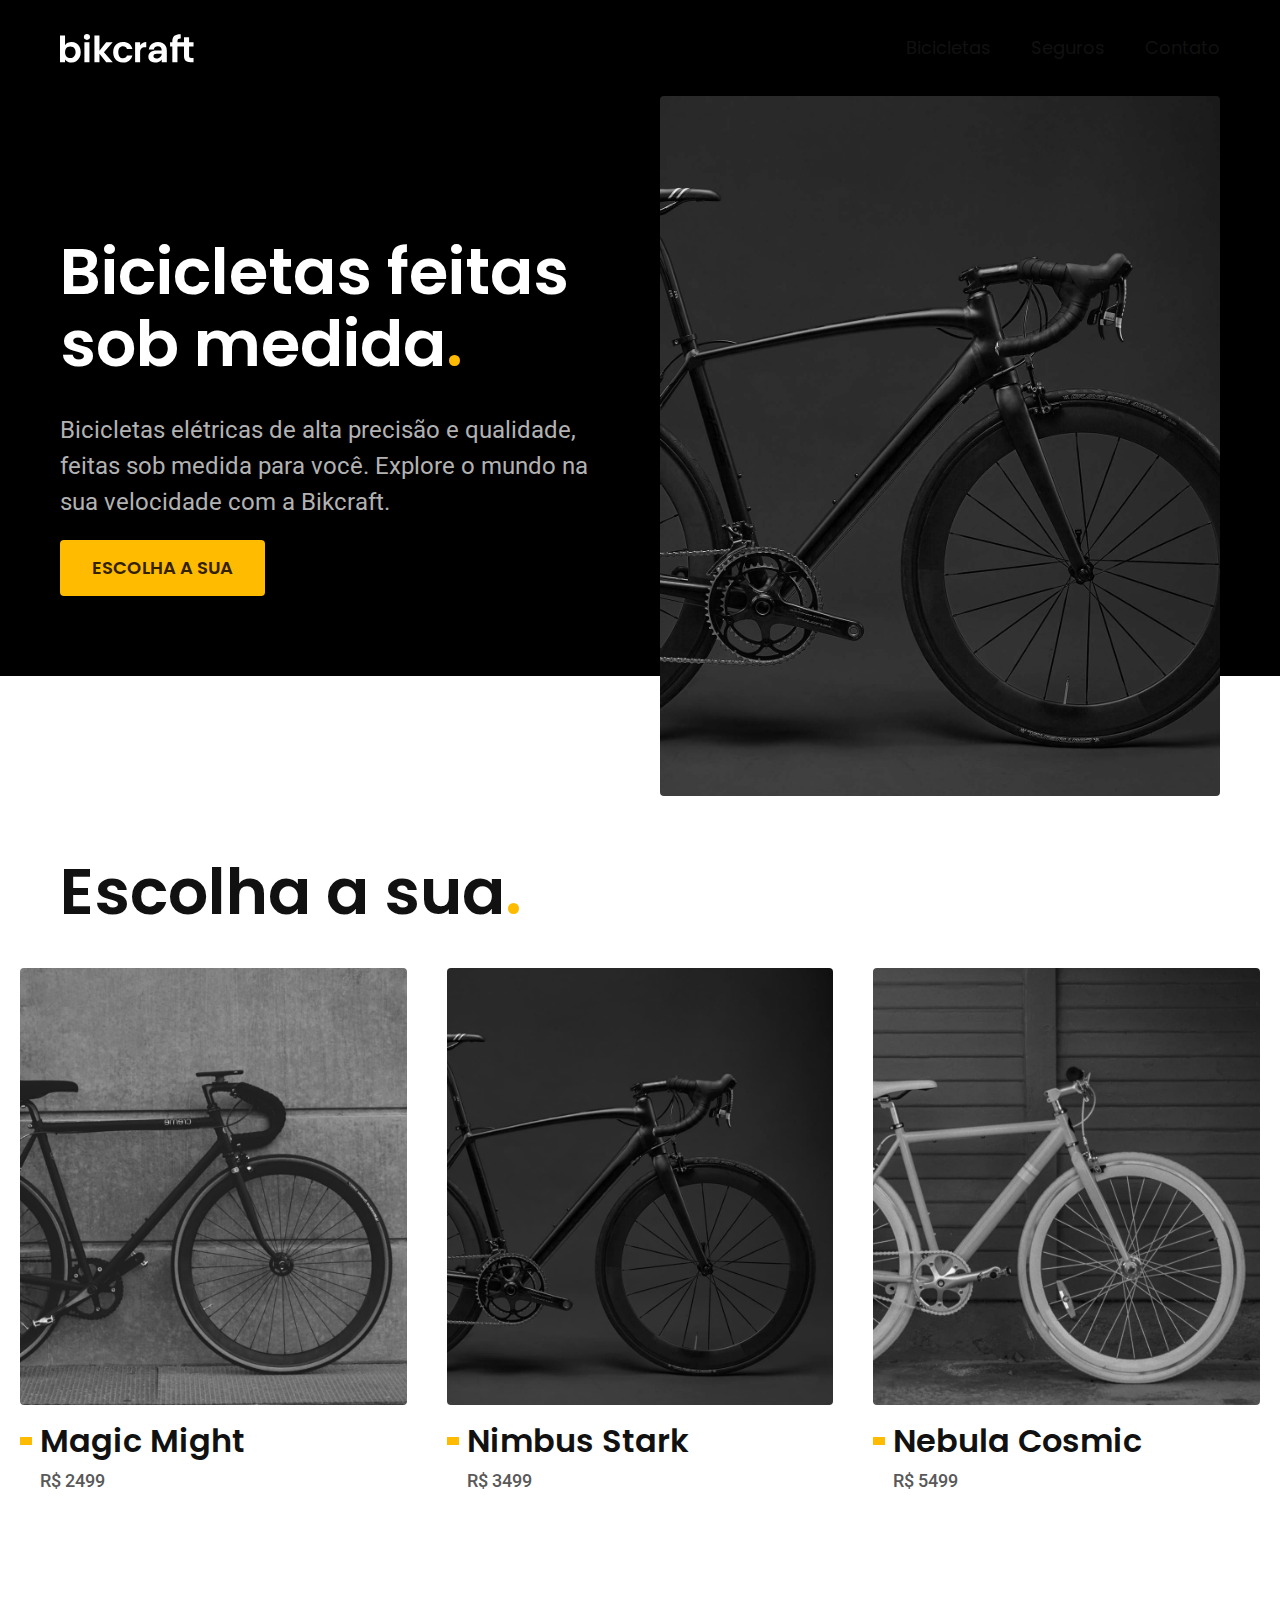
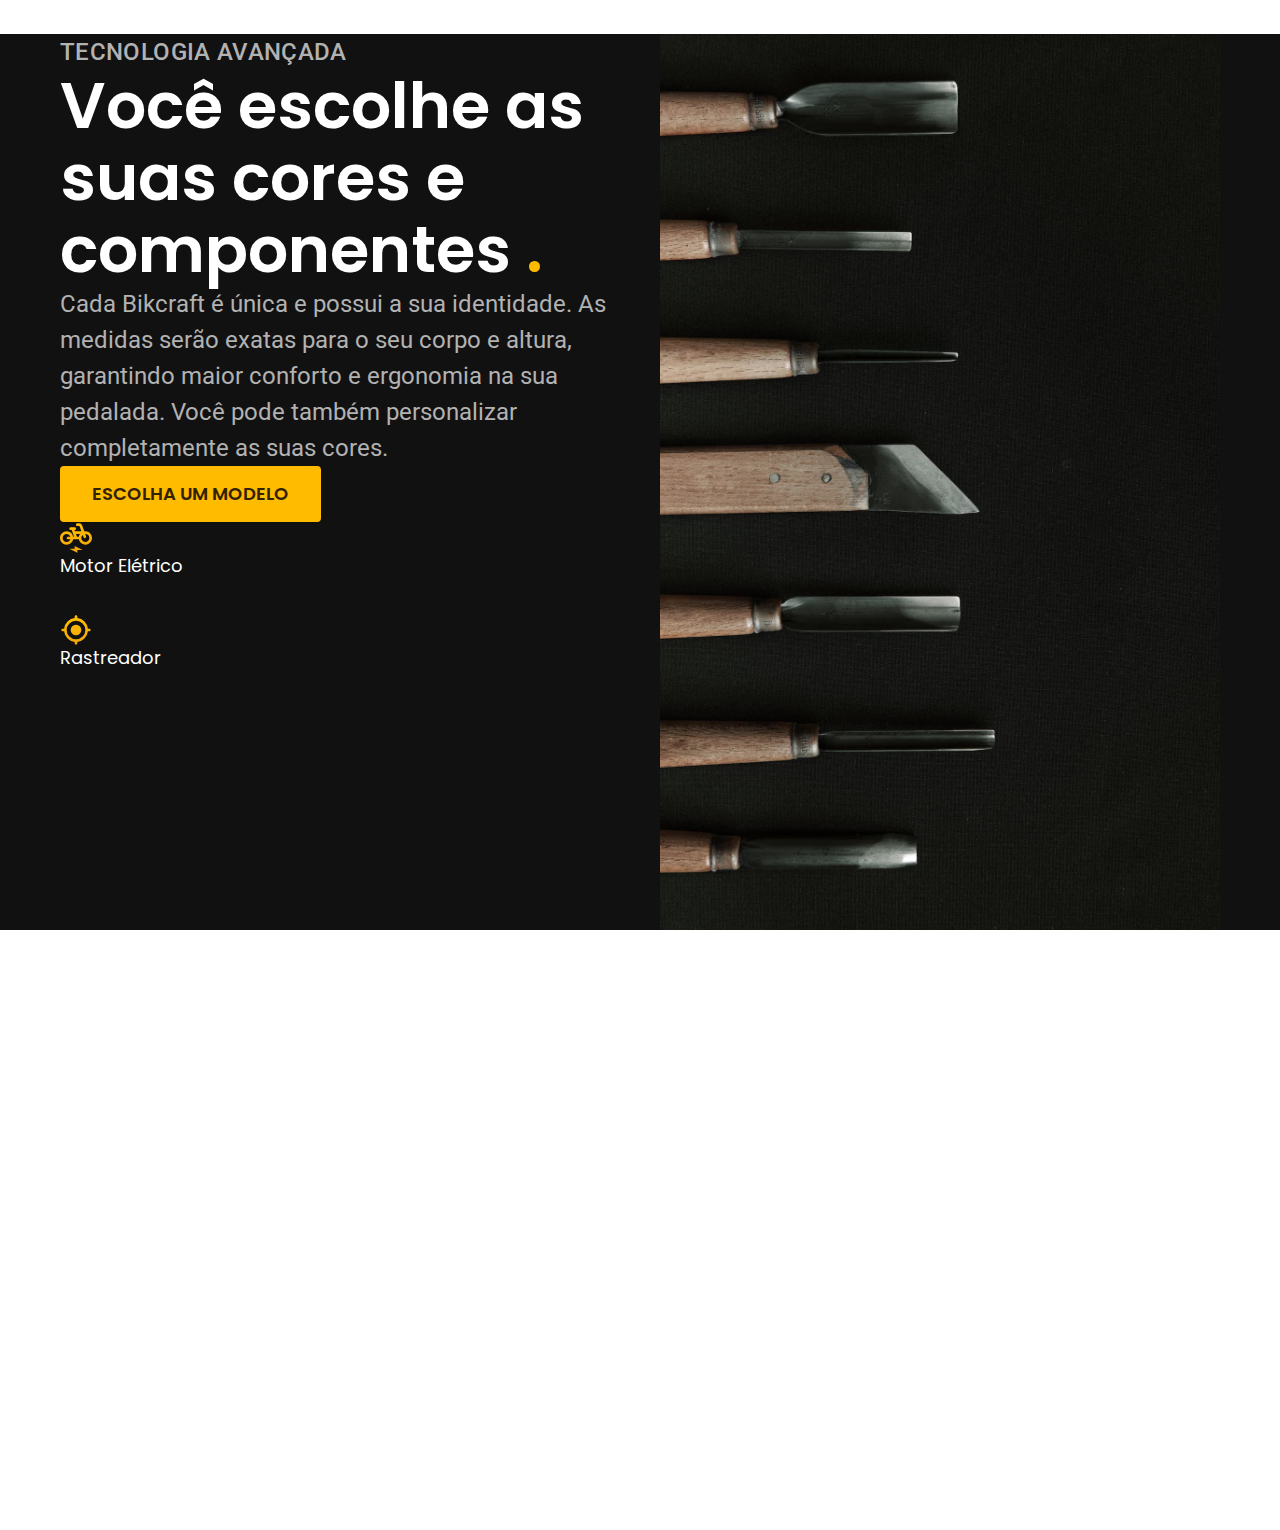
==== index.html @ 37350594 "adição tecnologias" ====
<!DOCTYPE html>
<html lang="pt-br">
<head>
    <meta charset="UTF-8">
    <meta name="viewport" content="width=device-width, initial-scale=1.0">

    <title>Bikcraft - Bicicletas Elétricas</title>
    <meta name="description" content="Bicicletas elétricas de alta precisão e qualidade,
    feitas sob medida para o cliente. Explore o mundo na sua velocidade com a Bikcraft.">

    <link rel="stylesheet" href="./css/style.css">

    <link rel="preconnect" href="https://fonts.googleapis.com">
    <link rel="preconnect" href="https://fonts.gstatic.com" crossorigin>
    <link href="https://fonts.googleapis.com/css2?family=Poppins:wght@400;600&family=Roboto:wght@400;500&display=swap" rel="stylesheet">
</head>
<body>
    <header class="header-bg">
        <div class="header container">
            <a href="./">
                <img src="./img/bikcraft.svg" alt="Bikcraft">
            </a>
        
            <nav aria-label="primaria">
                <ul class="header-menu font-1-m cor-branco">
                    <li><a href="./bicicletas.html">Bicicletas</a></li>
                    <li><a href="./seguros.html">Seguros</a></li>
                    <li><a href="./contato.html">Contato</a></li>
                </ul>
            </nav>
        </div>
    </header>

    <main class="introducao-bg">
        <div class="introducao container">
            <div class="introducao-conteudo">
                <h1 class="font-1-xxl cor-0">Bicicletas feitas sob medida<span class="cor-p1">.</span></h1>
                <p class="font-2-l cor-5">Bicicletas elétricas de alta precisão e qualidade, feitas sob medida para você.
                Explore o mundo na sua velocidade com a Bikcraft.</p>
                <a class="botao" href="./bicicletas.html">Escolha a sua</a>
            </div>
            <div>
                <img src="./img/fotos/introducao.jpg" alt="Bicicleta elétrica preta.">
            </div>      
        </div>
    </main>

    <article class="bicicletas-lista">
        <h2 class="container font-1-xxl">Escolha a sua<span class="cor-p1">.</span></h2>

            <ul>
                <li>
                    <a href="./bicicletas/magic.html">
                    <img src="./img/bicicletas/magic-home.jpg" alt="Bicicleta preta">
                    <h3 class="font-1-xl">Magic Might</h3>
                    <span class="font-2-m cor-8">R$ 2499</span>
                    </a>
                </li>
                <li>
                    <a href="./bicicletas/nimbus.html">
                    <img src="./img/bicicletas/nimbus-home.jpg" alt="Bicicleta preta">
                    <h3 class="font-1-xl">Nimbus Stark</h3>
                    <span class="font-2-m cor-8">R$ 3499</span>
                    </a>
                </li>
                <li>
                    <a href="./bicicletas/nebula.html">
                    <img src="./img/bicicletas/nebula-home.jpg" alt="Bicicleta branca">
                    <h3 class="font-1-xl">Nebula Cosmic</h3>
                    <span class="font-2-m cor-8">R$ 5499</span>
                    </a>
                </li>
            </ul>

    </article>

    <article class="tecnologia-bg">
        <div class="tecnologia container">
            <div class="tecnologia-conteudo">
                <span class="font-2-l-b cor-5">Tecnologia Avançada</span>
                <h2 class="font-1-xxl cor-0">Você escolhe as suas cores 
                    e componentes <span class="cor-p1">.</span></h2>
                <p class="font-2-l cor-5">Cada Bikcraft é única e possui a sua identidade. As medidas serão exatas para o 
                    seu corpo e altura, garantindo maior conforto e ergonomia na sua pedalada. Você
                    pode também personalizar completamente as suas cores.</p>
                <a class="botao link" href="./bicicletas.html">Escolha um modelo</a>
                <div class="tecnologia-vantagens">
                    <div>
                        <img src="./img/icones/eletrica.svg" alt="">
                        <h3 class="font-1-m cor-0">Motor Elétrico</h3>
                        <p cor="font-2-s cor-5">Toda Bikcraft é equipada com um motor elétrico que possui duração de até
                        120h. A bateria é recarregada com a sua energia gasta ao pedalar.</p>
                    </div>  
                    <div>
                        <img src="./img/icones/rastreador.svg" alt="">
                        <h3 class="font-1-m cor-0">Rastreador</h3>
                        <p cor="font-2-s cor-5">Sabemos o quão preciosa é a sua Bikcraft, por isso adicionamos rastreadores e
                            sistemas anti-furto para garantir o seu sossego.</p>
                    </div>  
                 </div>
                </div>
                <div class="tecnologia-imagem">
                    <img src="./img/fotos/tecnologia.jpg" alt="">
                </div>
        </div>
    </article>

</body>
</html>
---- css/style.css ----
@import "./global/global.css";
@import "./global/header.css";

/*Cores*/
@import "./utilidades/cores.css";

/*Tipografia*/
@import "./utilidades/tipografia.css";

/*Componentes*/
@import "./utilidades/componentes.css";

/*Home*/
@import "./home/introducao.css";

/*Tecnologia*/
@import "./home/tecnologia.css";

/*Bicicletas*/
@import "./bicicletas/bicicletas-lista.css";
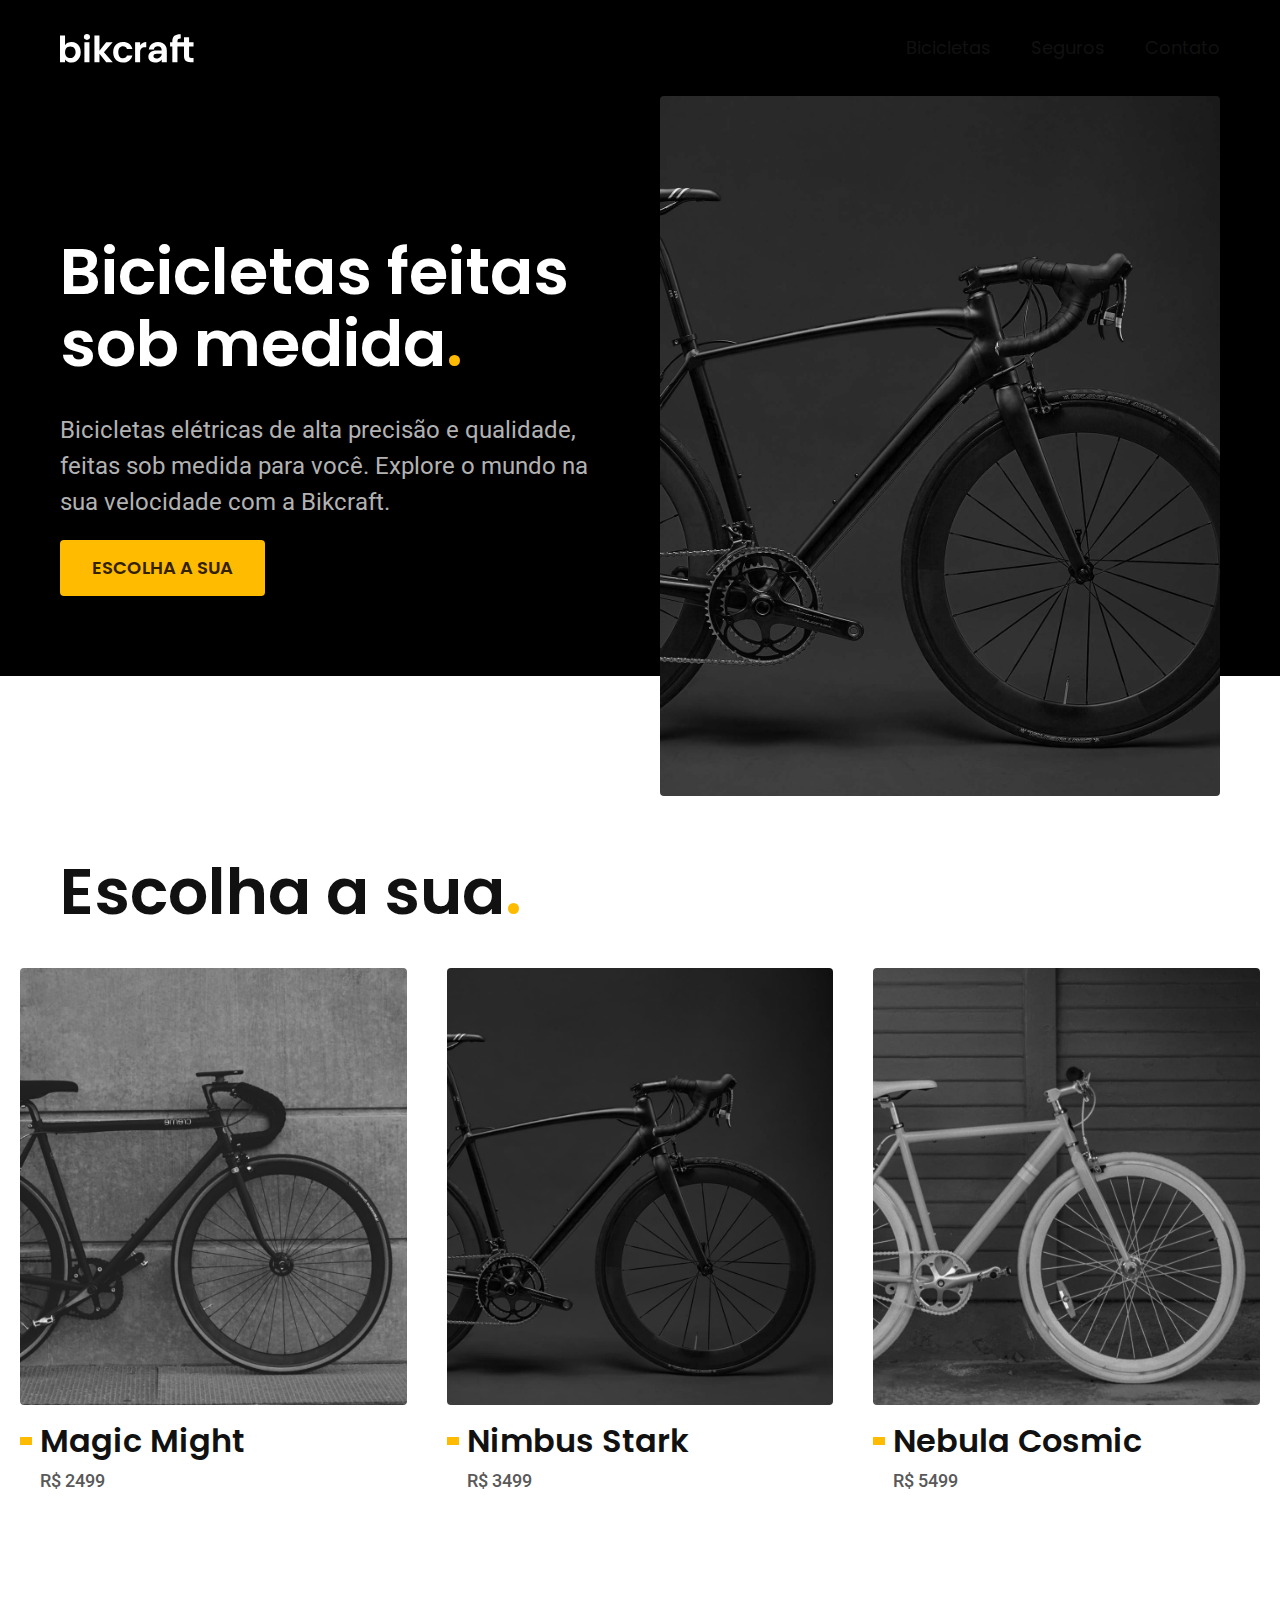
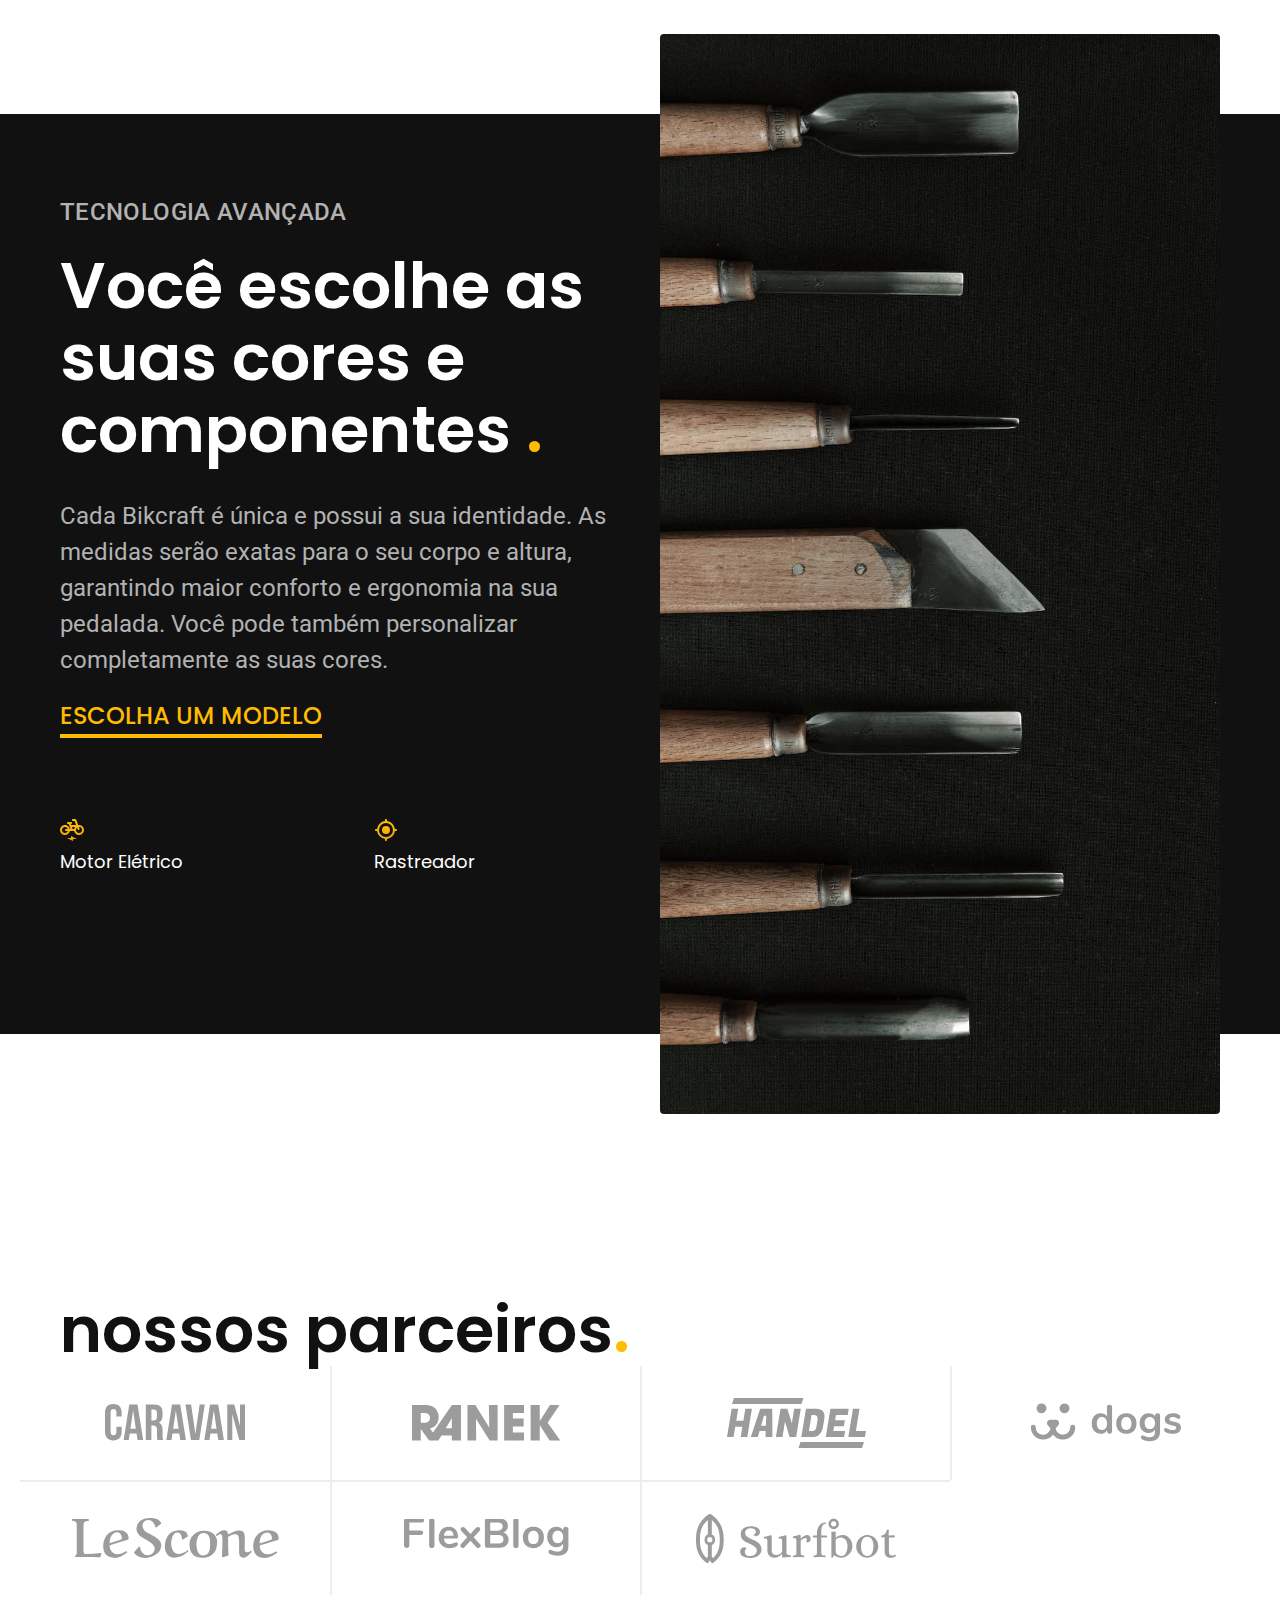
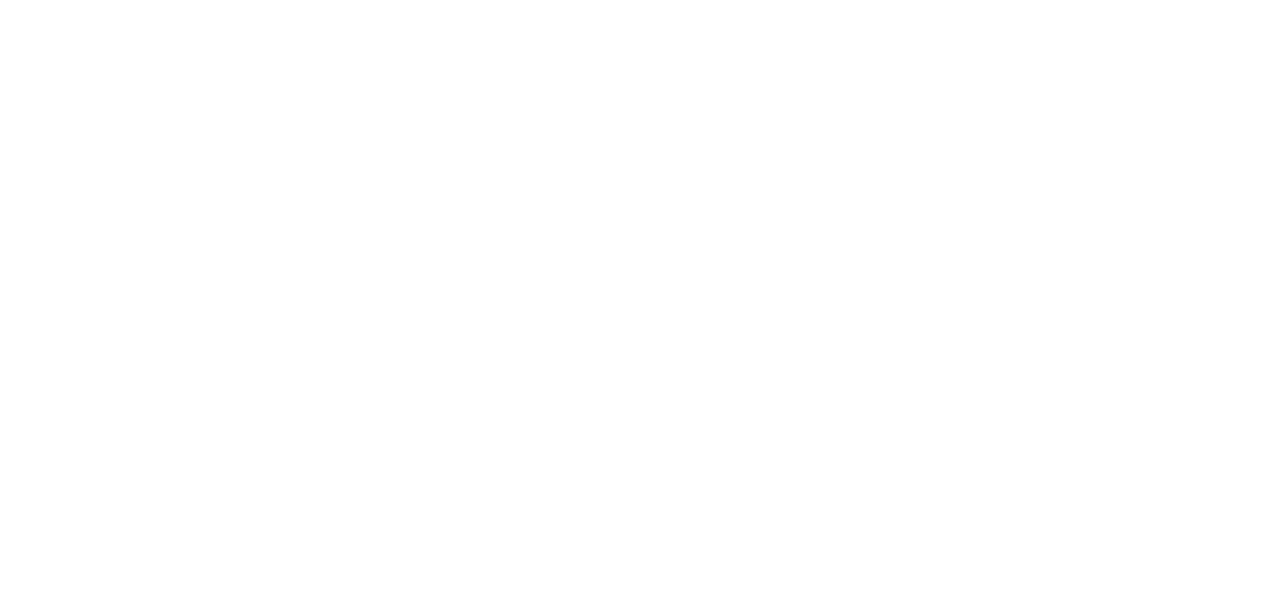
==== commit 965d8975: "adição até a parte de parceiros" ====
--- a/index.html
+++ b/index.html
@@ -83,7 +83,7 @@
                 <p class="font-2-l cor-5">Cada Bikcraft é única e possui a sua identidade. As medidas serão exatas para o 
                     seu corpo e altura, garantindo maior conforto e ergonomia na sua pedalada. Você
                     pode também personalizar completamente as suas cores.</p>
-                <a class="botao link" href="./bicicletas.html">Escolha um modelo</a>
+                <a class="link" href="./bicicletas.html">Escolha um modelo</a>
                 <div class="tecnologia-vantagens">
                     <div>
                         <img src="./img/icones/eletrica.svg" alt="">
@@ -104,6 +104,22 @@
                 </div>
         </div>
     </article>
+    
+    <!--Adicionamos como section pois isso não faz sentido sozinho, só serve dentro de um
+    contexto do site -->
+    <section class="parceiros" aria-label="Nossos Parceiros">
+        <h2 class="container font-1-xxl">nossos parceiros<span class="cor-p1">.</span></h2>
 
+        <ul>
+            <li><img src="./img/parceiros/caravan.svg" alt="caravan"></li>
+            <li><img src="./img/parceiros/ranek.svg" alt="ranek"></li>
+            <li><img src="./img/parceiros/handel.svg" alt="handel"></li>
+            <li><img src="./img/parceiros/dogs.svg" alt="dogs"></li>
+            <li><img src="./img/parceiros/lescone.svg" alt="lescone"></li>
+            <li><img src="./img/parceiros/flexblog.svg" alt="flexblog"></li>
+            <li><img src="./img/parceiros/surfbot.svg" alt="surfbot"></li>
+
+        </ul>
+    </section>
 </body>
 </html>--- a/css/style.css
+++ b/css/style.css
@@ -16,6 +16,9 @@
 /*Tecnologia*/
 @import "./home/tecnologia.css";
 
+/*Parceiros*/
+@import "./home/parceiros.css";
+
 /*Bicicletas*/
 @import "./bicicletas/bicicletas-lista.css";
 
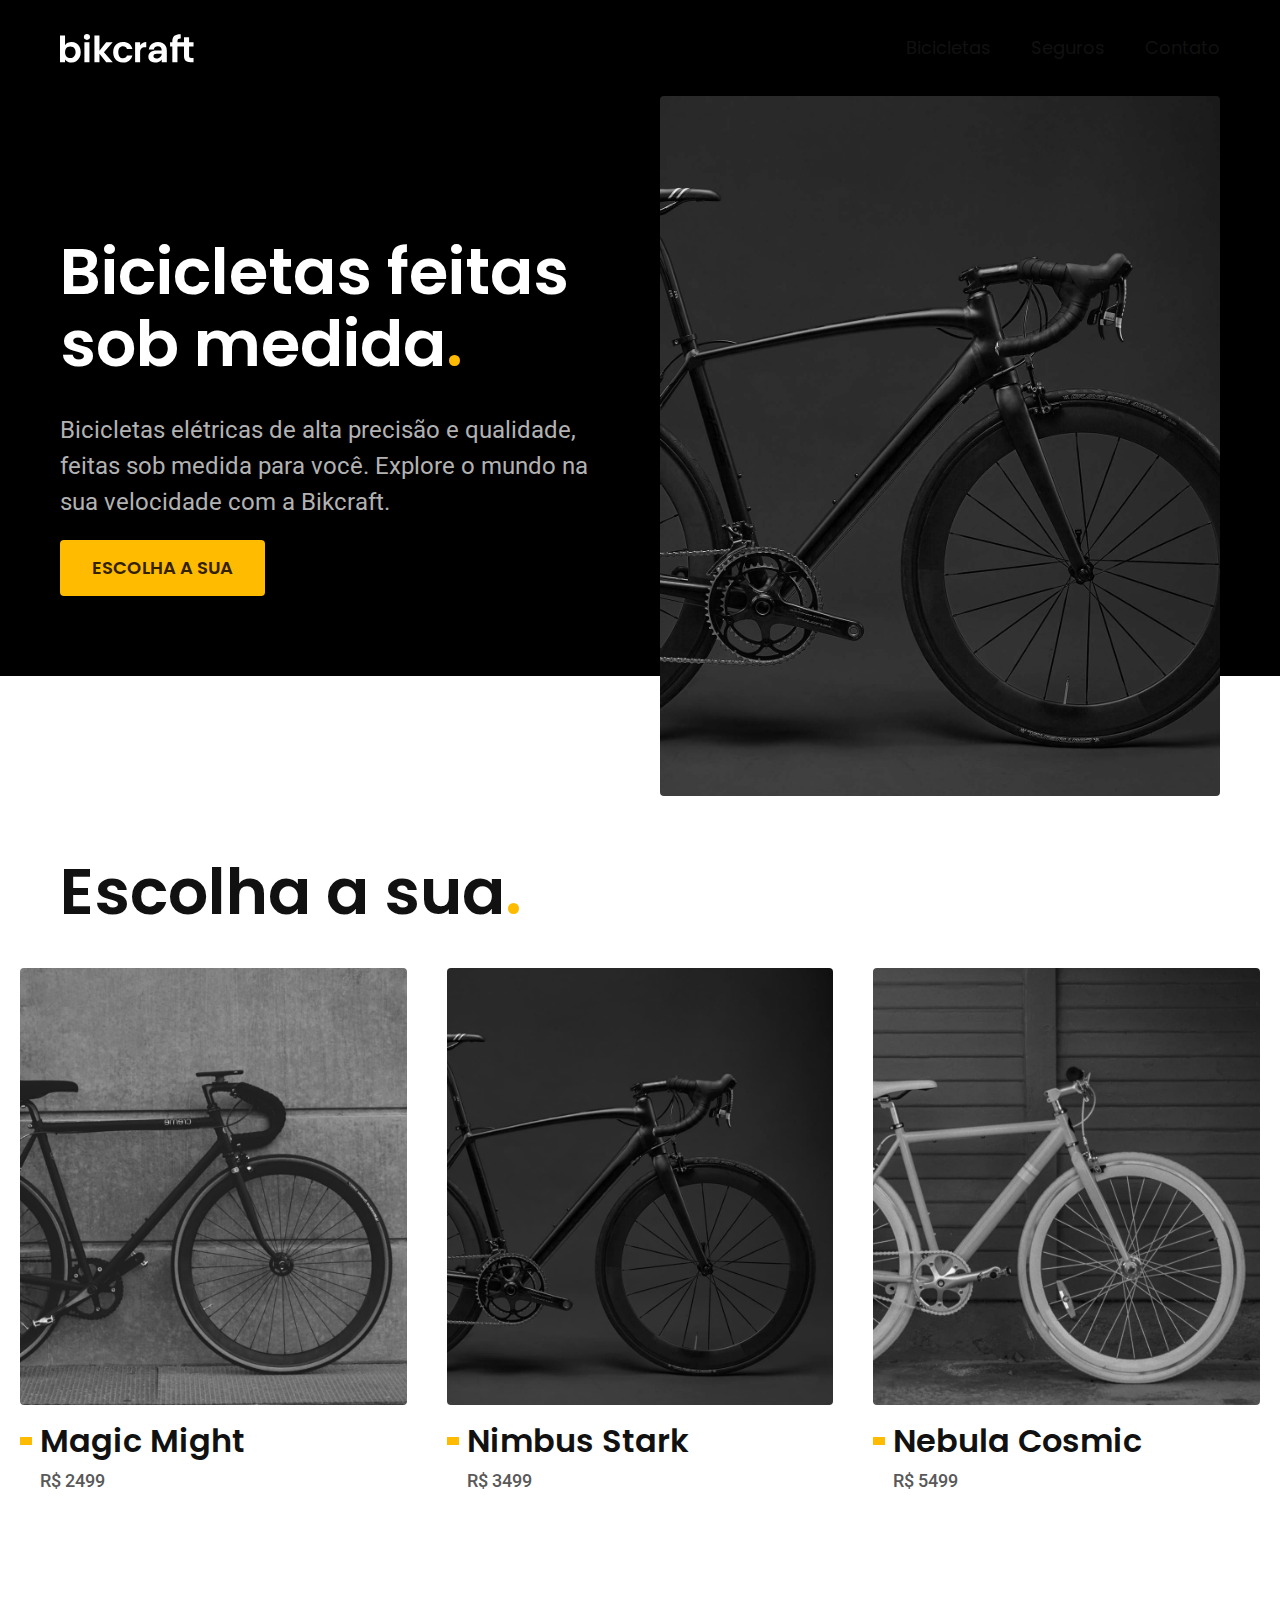
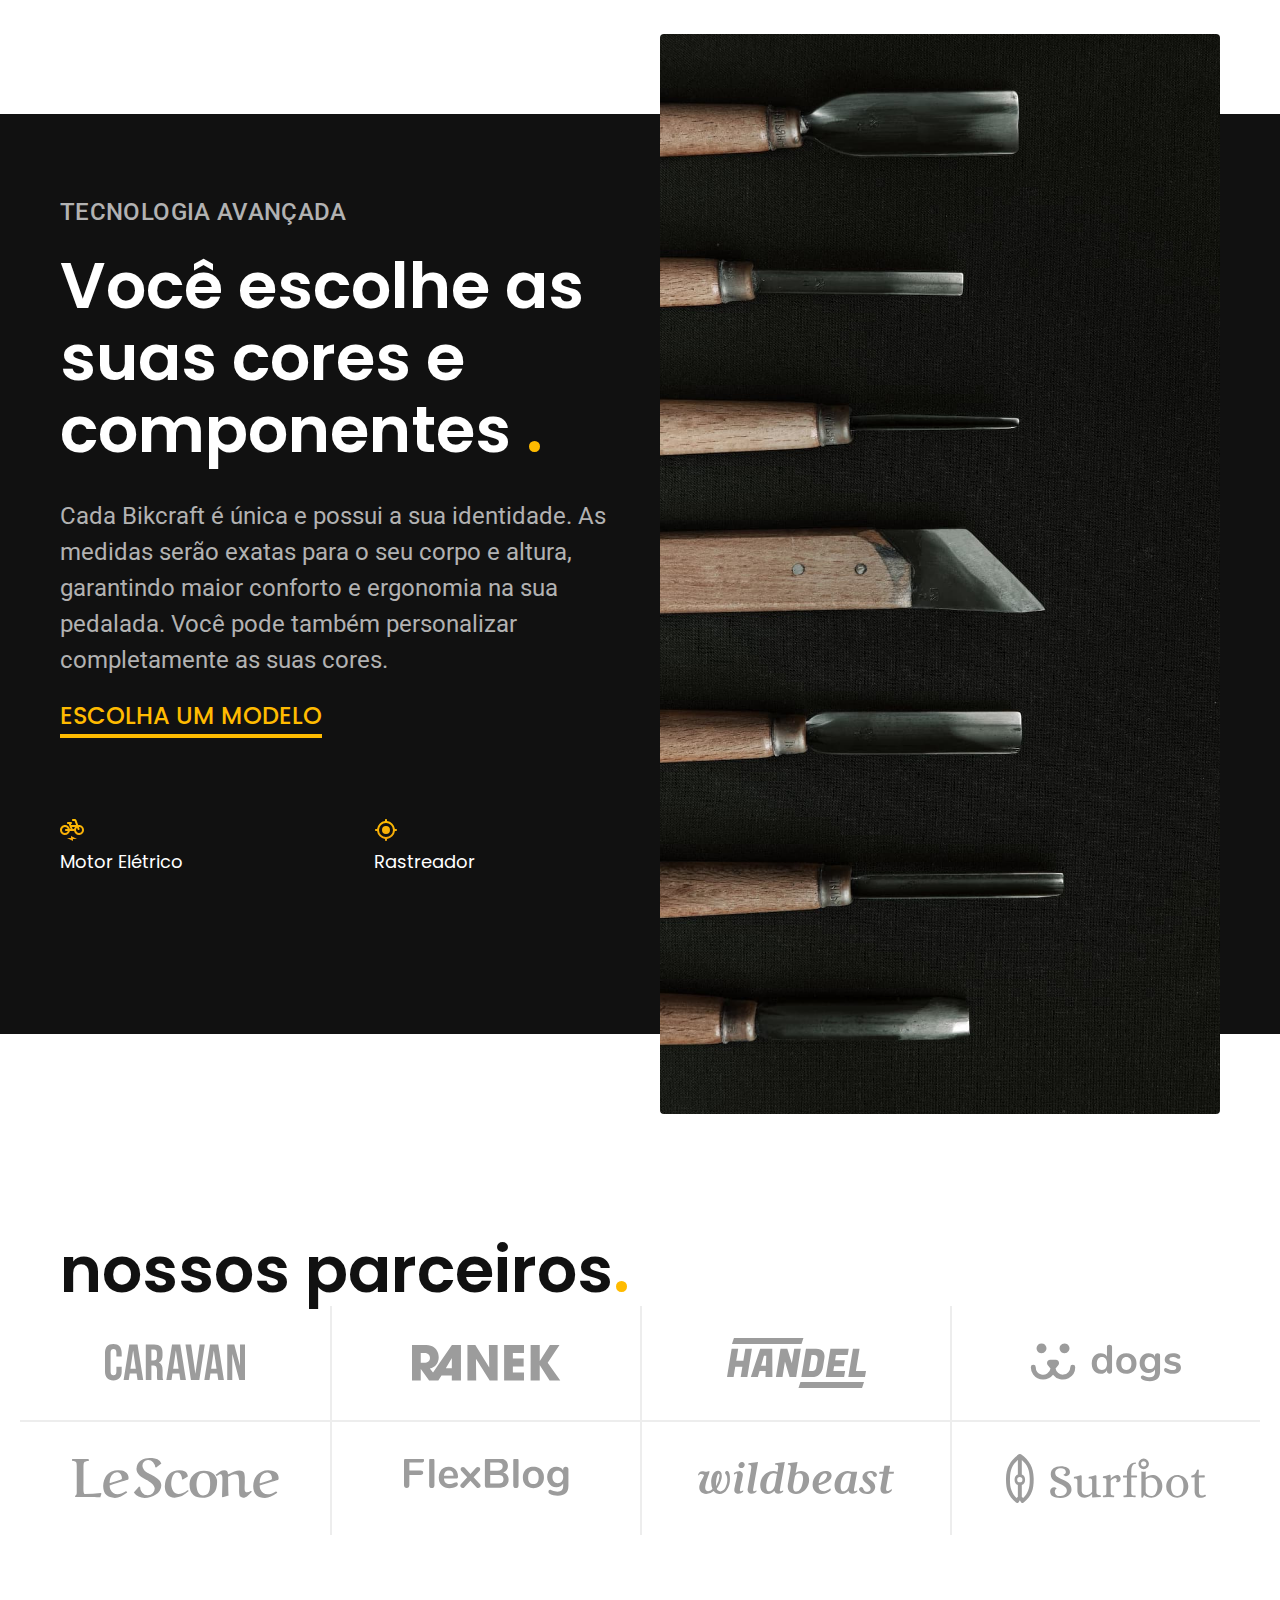
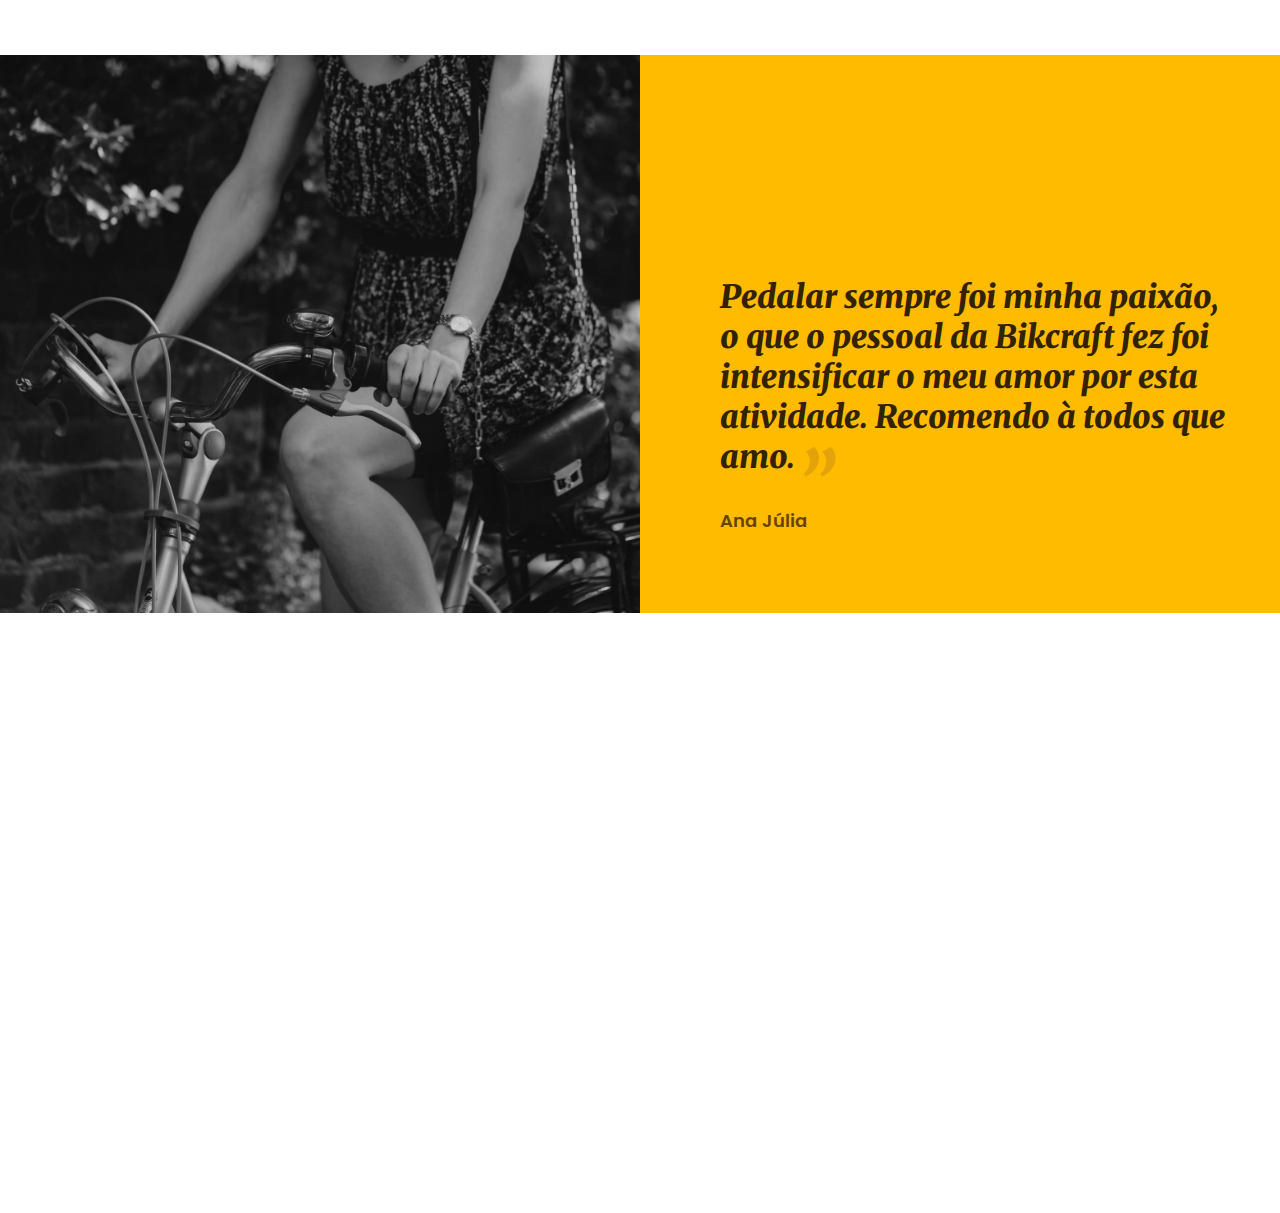
==== commit 0993a20c: "ajuste parceiros e adição depoimentos" ====
--- a/index.html
+++ b/index.html
@@ -12,7 +12,7 @@
 
     <link rel="preconnect" href="https://fonts.googleapis.com">
     <link rel="preconnect" href="https://fonts.gstatic.com" crossorigin>
-    <link href="https://fonts.googleapis.com/css2?family=Poppins:wght@400;600&family=Roboto:wght@400;500&display=swap" rel="stylesheet">
+    <link href="https://fonts.googleapis.com/css2?family=Merriweather:ital,wght@1,900&family=Poppins:wght@400;600&family=Roboto:wght@500&display=swap" rel="stylesheet">
 </head>
 <body>
     <header class="header-bg">
@@ -117,9 +117,25 @@
             <li><img src="./img/parceiros/dogs.svg" alt="dogs"></li>
             <li><img src="./img/parceiros/lescone.svg" alt="lescone"></li>
             <li><img src="./img/parceiros/flexblog.svg" alt="flexblog"></li>
+            <li><img src="./img/parceiros/wildbeast.svg" alt="wildbeast"></li>
             <li><img src="./img/parceiros/surfbot.svg" alt="surfbot"></li>
+        </ul>
+    </section>
 
-        </ul>
+    <section class="depoimento" aria-label="Depoimento">
+        <div>
+            <img src="./img/fotos/depoimento.jpg" alt="Pessoa pedalando uma 
+            bicicleta Bikcraft">
+        </div>
+        <div class="depoimento-conteudo">
+            <blockquote class="font-1-xl cor-p5">
+                <p>Pedalar sempre foi minha paixão, o que o pessoal da
+                    Bikcraft fez foi intensificar o meu amor por esta atividade.
+                    Recomendo à todos que amo.</p>
+            </blockquote>
+            <span class="font-1-m-b cor-p4">Ana Júlia</span>
+        </div>
+
     </section>
 </body>
 </html>--- a/css/style.css
+++ b/css/style.css
@@ -19,6 +19,9 @@
 /*Parceiros*/
 @import "./home/parceiros.css";
 
+/*Depoimento*/
+@import "./home/depoimento.css";
+
 /*Bicicletas*/
 @import "./bicicletas/bicicletas-lista.css";
 
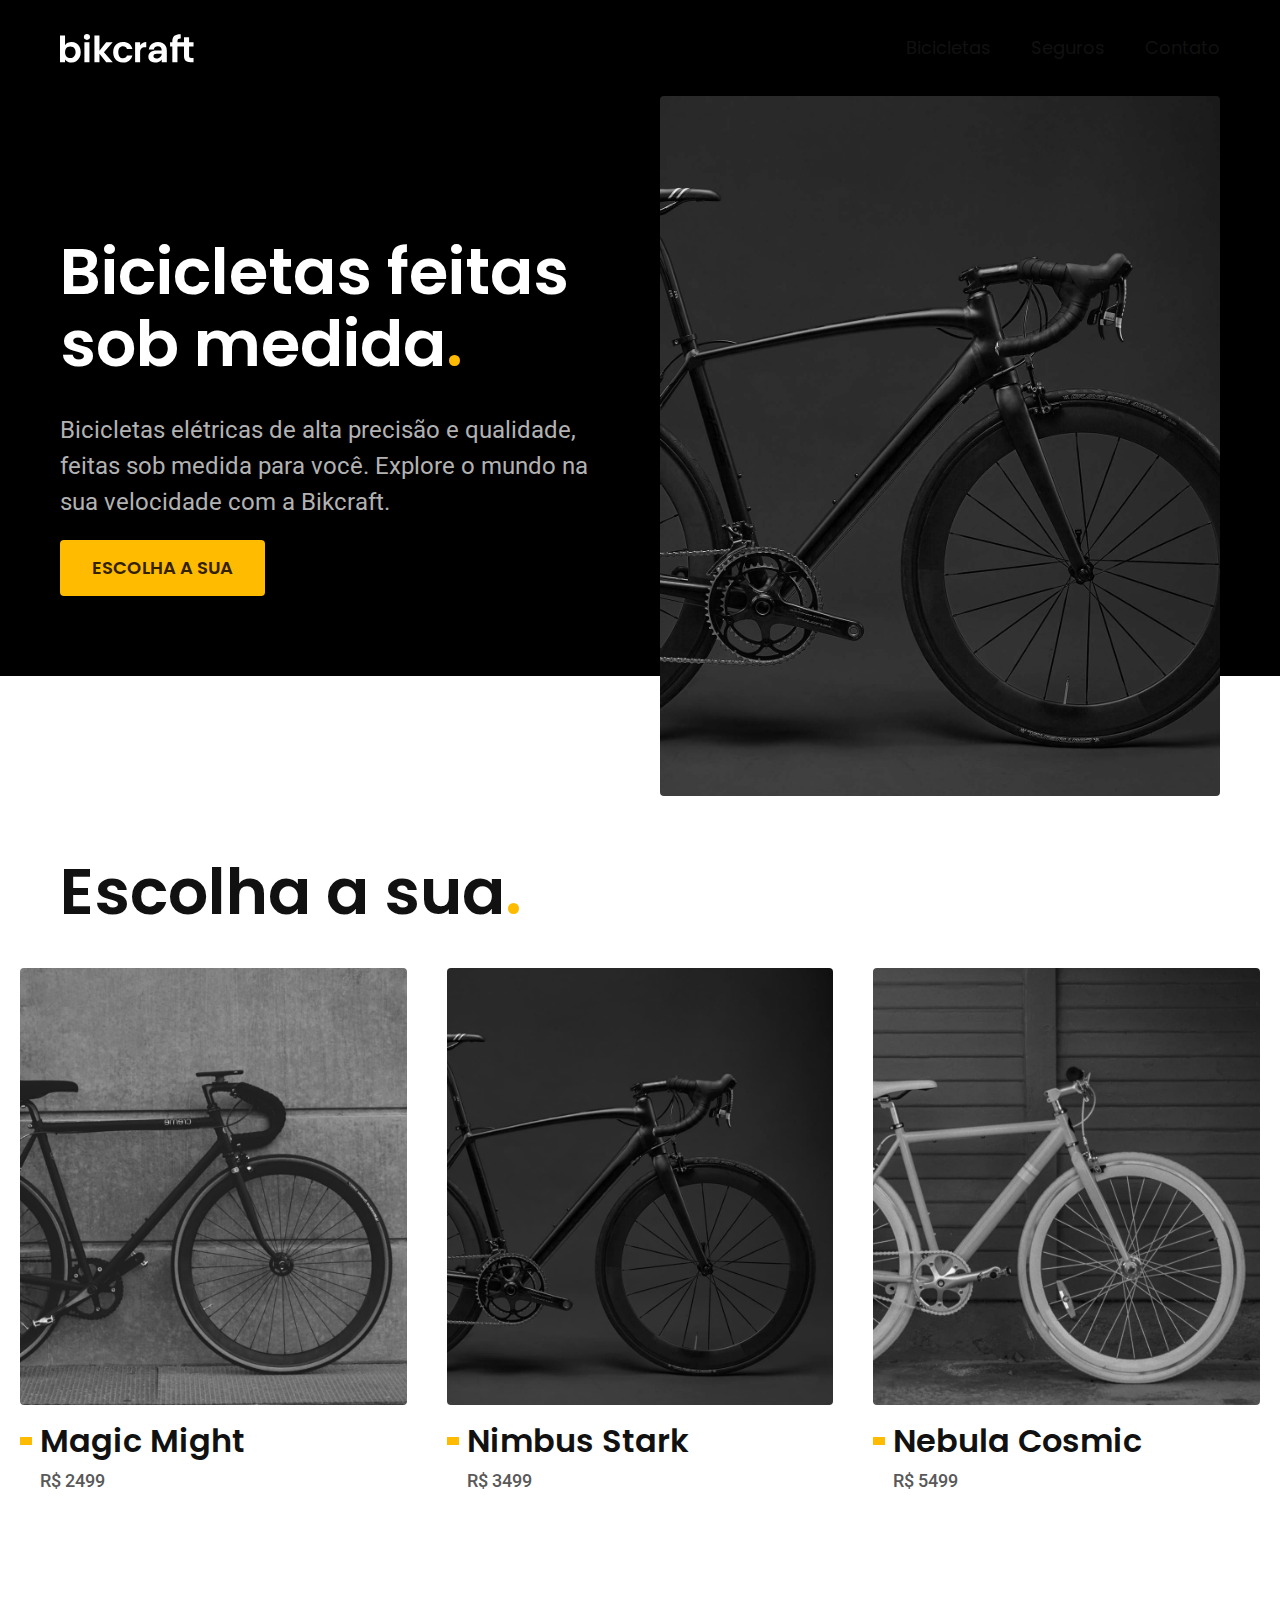
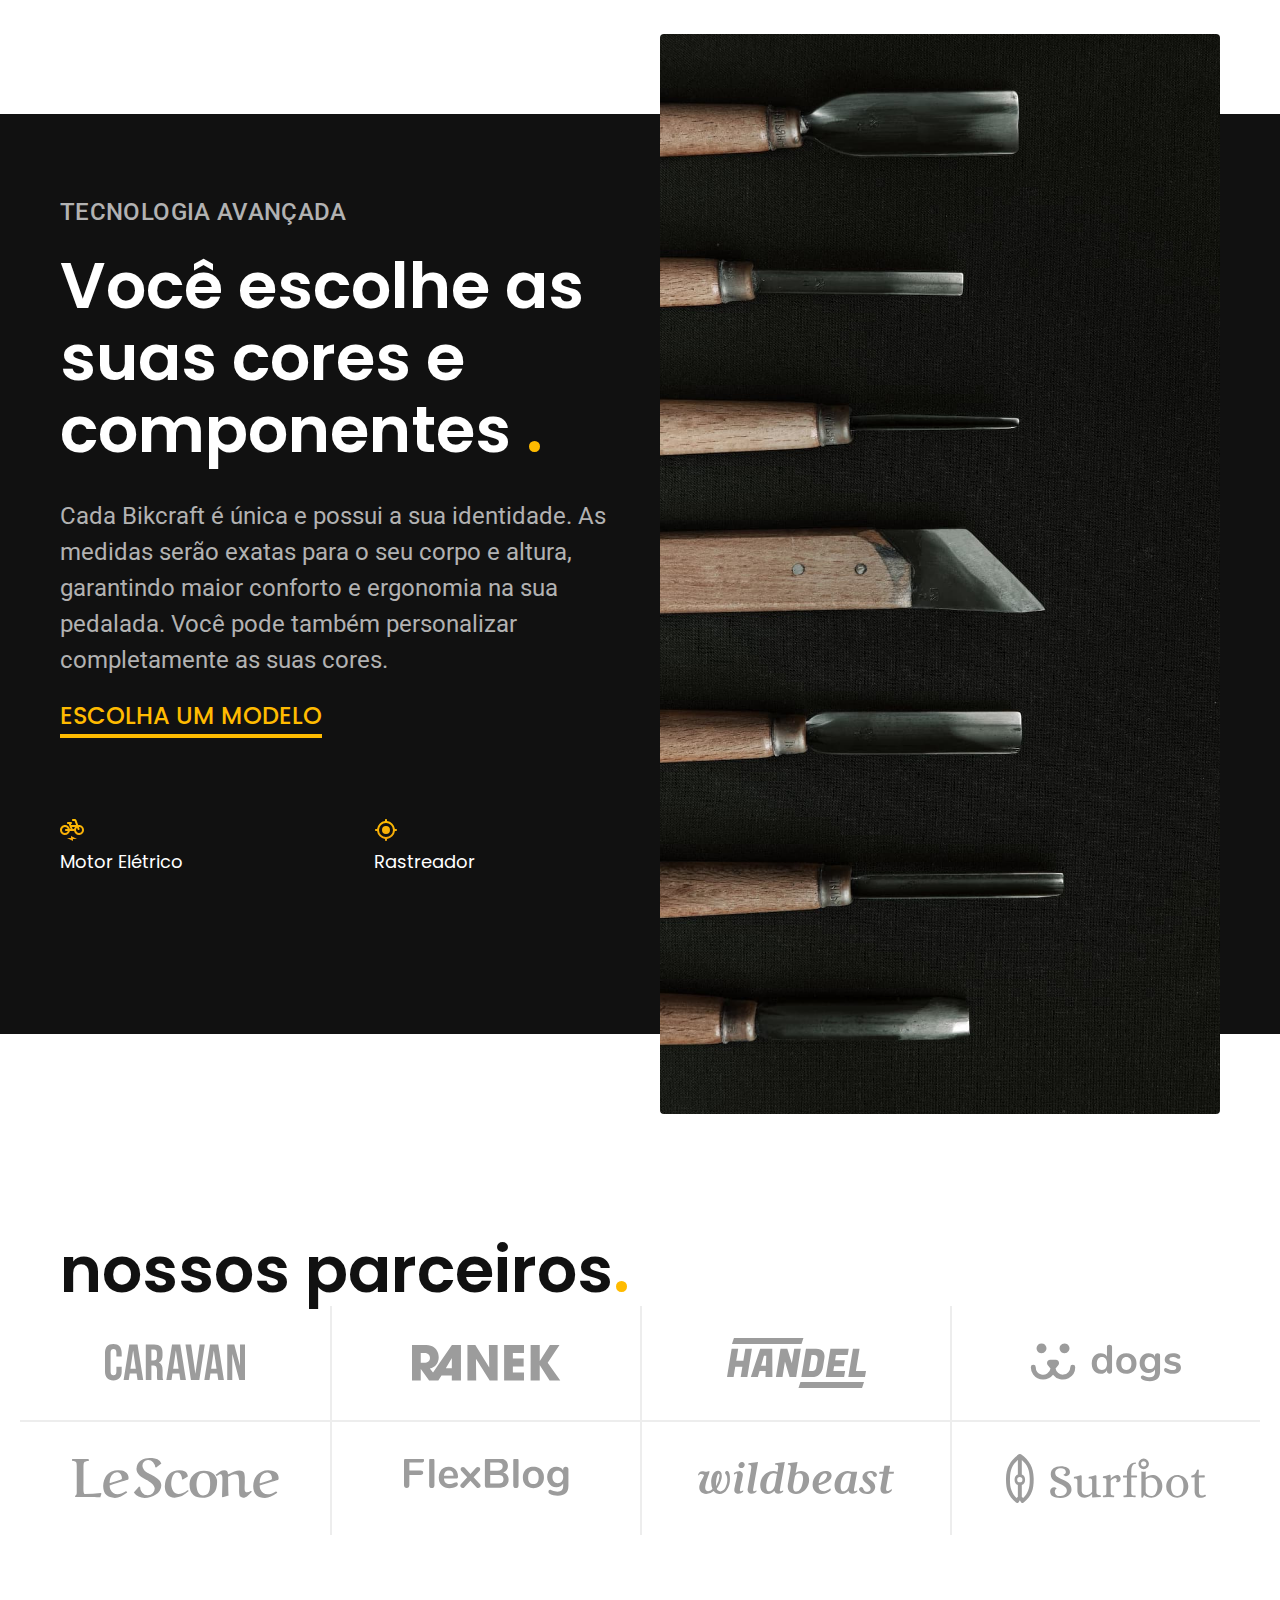
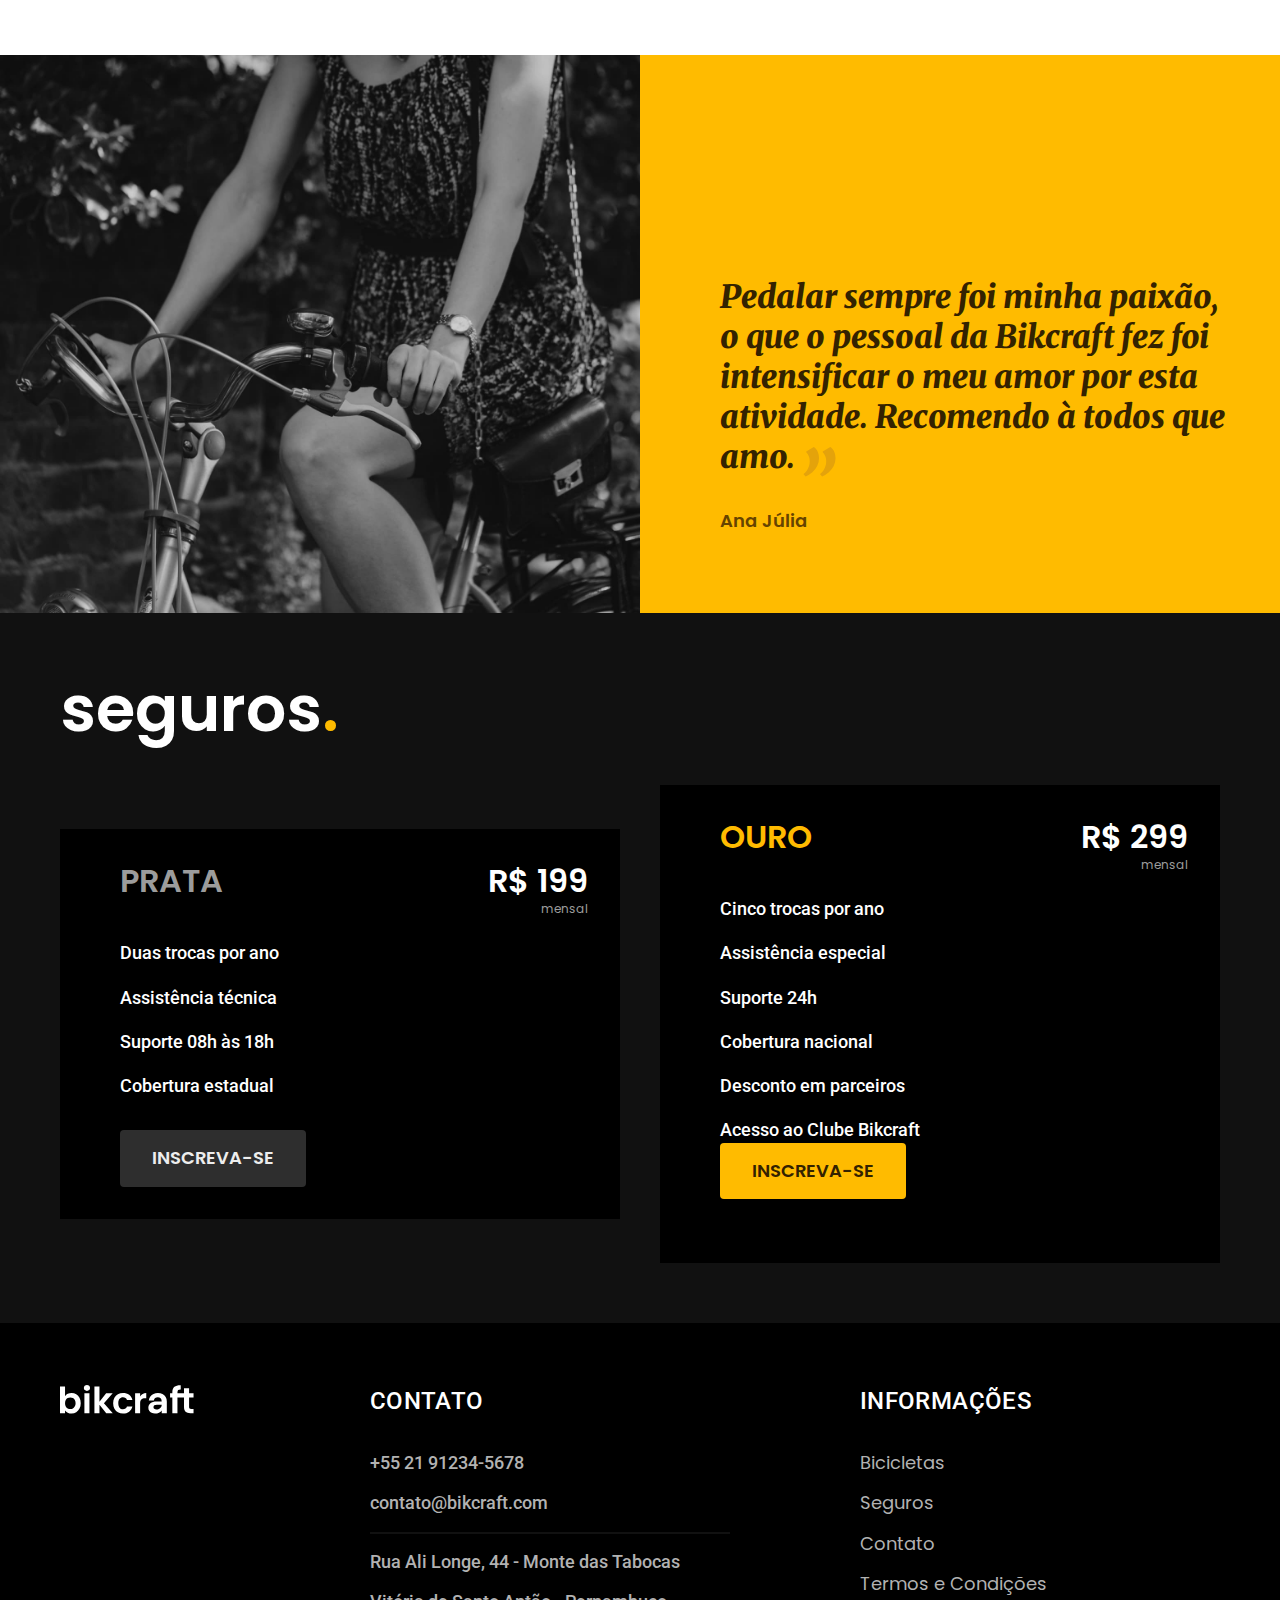
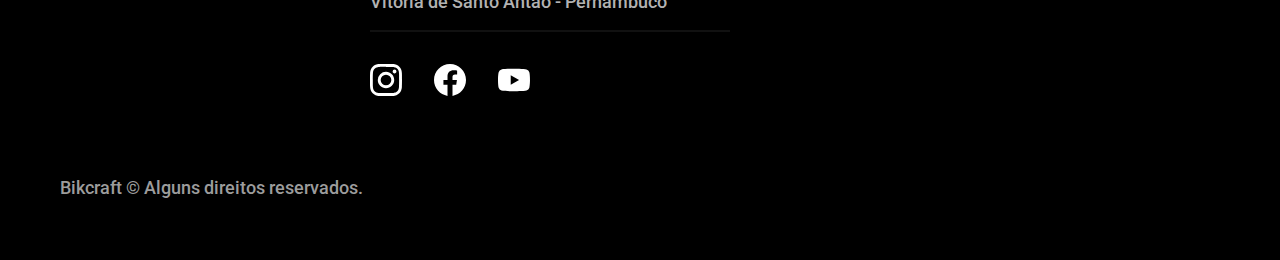
==== commit 3c8e30a6: "adição seguros e footer" ====
--- a/index.html
+++ b/index.html
@@ -135,7 +135,74 @@
             </blockquote>
             <span class="font-1-m-b cor-p4">Ana Júlia</span>
         </div>
-
     </section>
+
+    <article class="seguros-bg">
+        <div class="seguros container">
+            <h2 class="font-1-xxl cor-0">seguros<span class="cor-p1">.</span></h2>
+            <div class="seguros-item">
+                <h3 class="font-1-xl cor-6">PRATA</h3>
+                <span class="font-1-xl cor-0">R$ 199 <span class="font-1-xs cor-6">mensal</span></span>
+            <ul class="font-2-m cor-0">
+                <li>Duas trocas por ano</li>
+                <li>Assistência técnica</li>
+                <li>Suporte 08h às 18h</li>
+                <li>Cobertura estadual</li>
+            </ul>
+            <a class="botao secundario" href="./orcamento.html">Inscreva-se</a>
+            </div>
+
+            <div class="seguros-item">
+                    <h3 class="font-1-xl cor-p1">OURO</h3>
+                    <span class="font-1-xl cor-0">R$ 299 <span class="font-1-xs cor-6">mensal</span></span>
+                <ul class="font-2-m cor-0">
+                    <li>Cinco trocas por ano</li>
+                    <li>Assistência especial</li>
+                    <li>Suporte 24h</li>
+                    <li>Cobertura nacional</li>
+                    <li>Desconto em parceiros</li>
+                    <li>Acesso ao Clube Bikcraft</li>
+                <a class="botao" href="./orcamento.html">Inscreva-se</a>
+            </div>
+    </div>
+    </article>
+
+    <footer class="footer-bg">
+        <div class="footer container">
+            <img src="./img/bikcraft.svg" alt="Bikcraft">
+            <div class="footer-contato">
+                <h3 class="font-2-l-b cor-0">Contato</h3>
+                <ul class="font-2-m cor-5">
+                    <li><a href="tel:+5521912345678">+55 21 91234-5678</a></li>
+                    <li><a href="mailto:contato@bikcraft.com">contato@bikcraft.com</a></li>
+                    <li>Rua Ali Longe, 44 - Monte das Tabocas</li>
+                    <li>Vitória de Santo Antão - Pernambuco</li>
+                </ul>
+                <div class="footer-redes">
+                    <a href="./">
+                        <img src="./img/redes/instagram.svg" alt="Instagram">
+                    </a>
+                    <a href="./">
+                        <img src="./img/redes/facebook.svg" alt="Facebook">
+                      </a>
+                      <a href="./">
+                        <img src="./img/redes/youtube.svg" alt="Youtube">
+                      </a>
+                    </div>
+                </div>
+                <div class="footer-informacoes">
+                    <h3 class="font-2-l-b cor-0">Informações</h3>
+                    <nav>
+                        <ul class="font-1-m cor-5">
+                            <li><a href="./bicicletas.html">Bicicletas</a></li>
+                            <li><a href="./seguros.html">Seguros</a></li>
+                            <li><a href="./contato.html">Contato</a></li>
+                            <li><a href="./termos.html">Termos e Condições</a></li>
+                        </ul>
+                    </nav>
+                </div>
+                <p class="footer-copy font-2-m cor-6">Bikcraft © Alguns direitos reservados.</p> 
+             </div>
+    </footer>
 </body>
 </html>--- a/css/style.css
+++ b/css/style.css
@@ -1,6 +1,9 @@
 @import "./global/global.css";
 @import "./global/header.css";
+@import "./global/footer.css";
 
+
+/*UTILIDADES*/
 /*Cores*/
 @import "./utilidades/cores.css";
 
@@ -10,7 +13,8 @@
 /*Componentes*/
 @import "./utilidades/componentes.css";
 
-/*Home*/
+/*HOME*/
+/*Introdução*/
 @import "./home/introducao.css";
 
 /*Tecnologia*/
@@ -22,6 +26,9 @@
 /*Depoimento*/
 @import "./home/depoimento.css";
 
+/*Seguros*/
+@import "./home/seguros.css";
+
 /*Bicicletas*/
 @import "./bicicletas/bicicletas-lista.css";
 
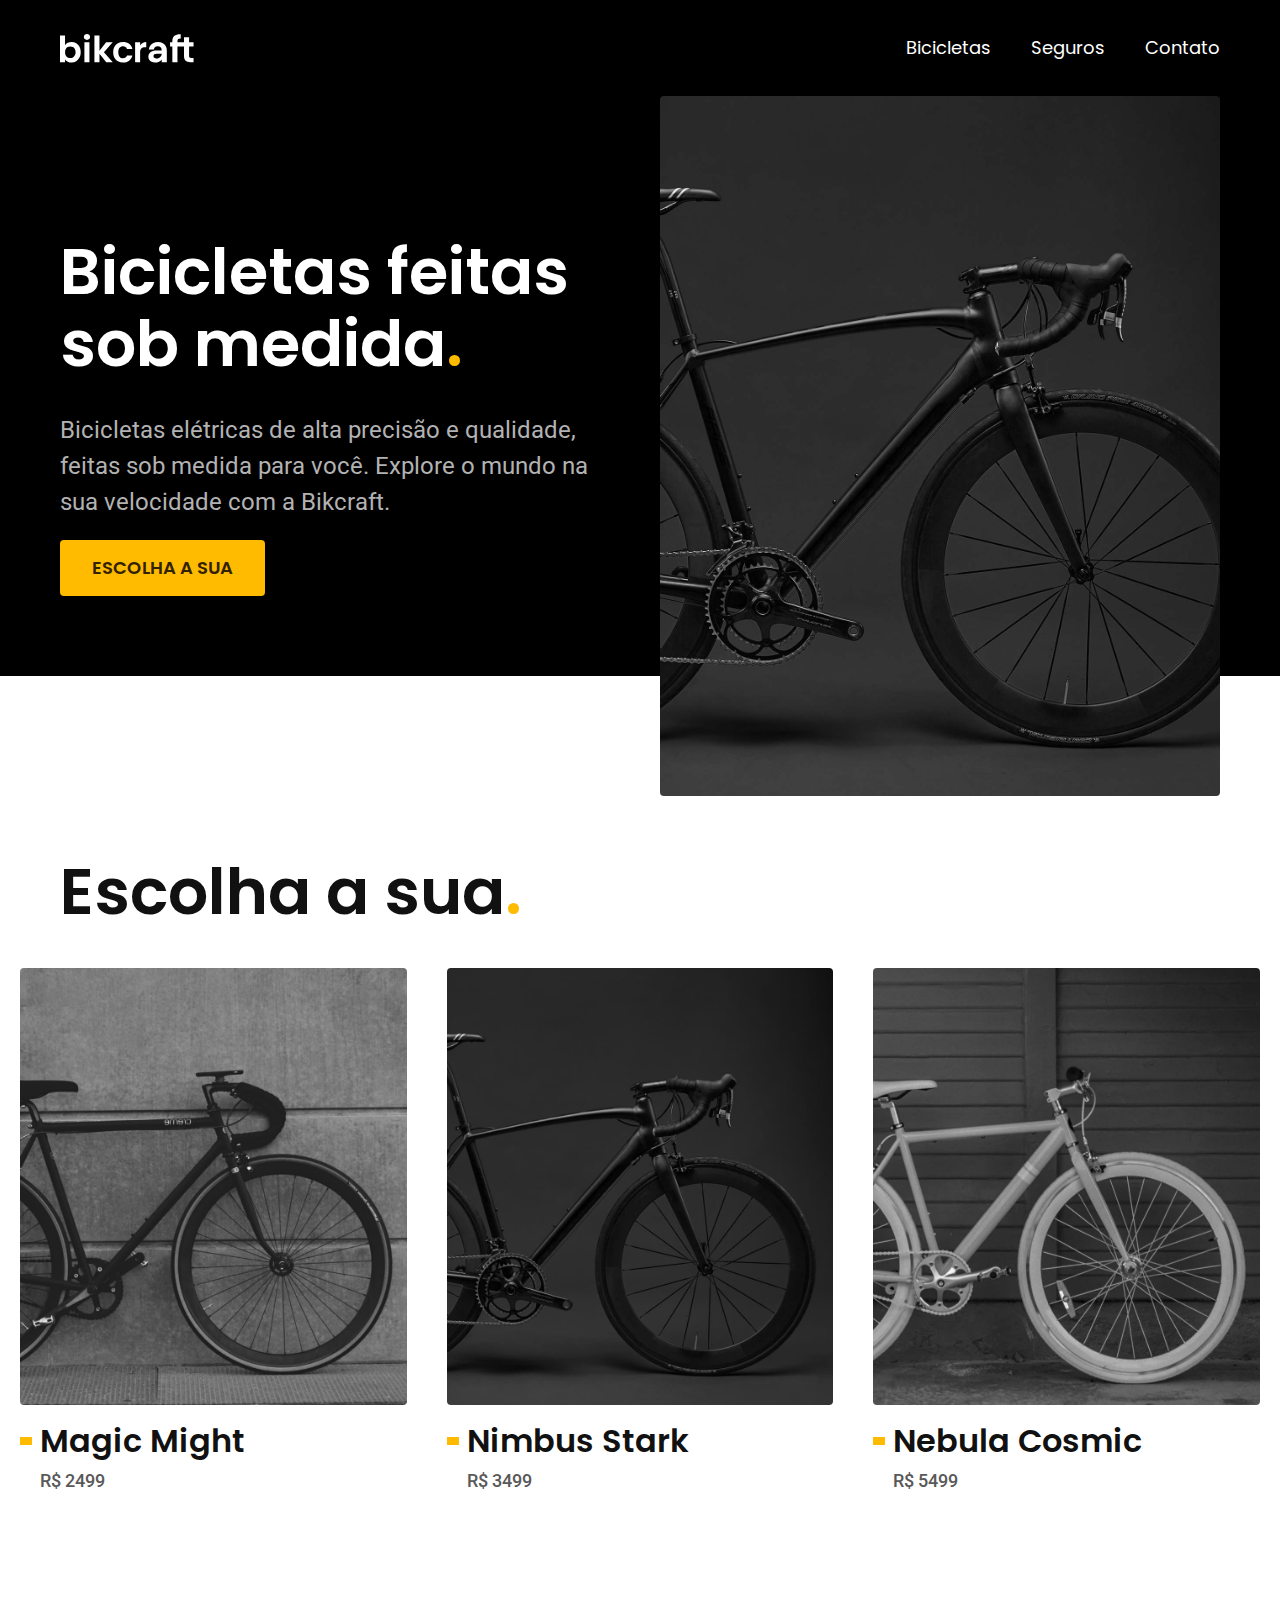
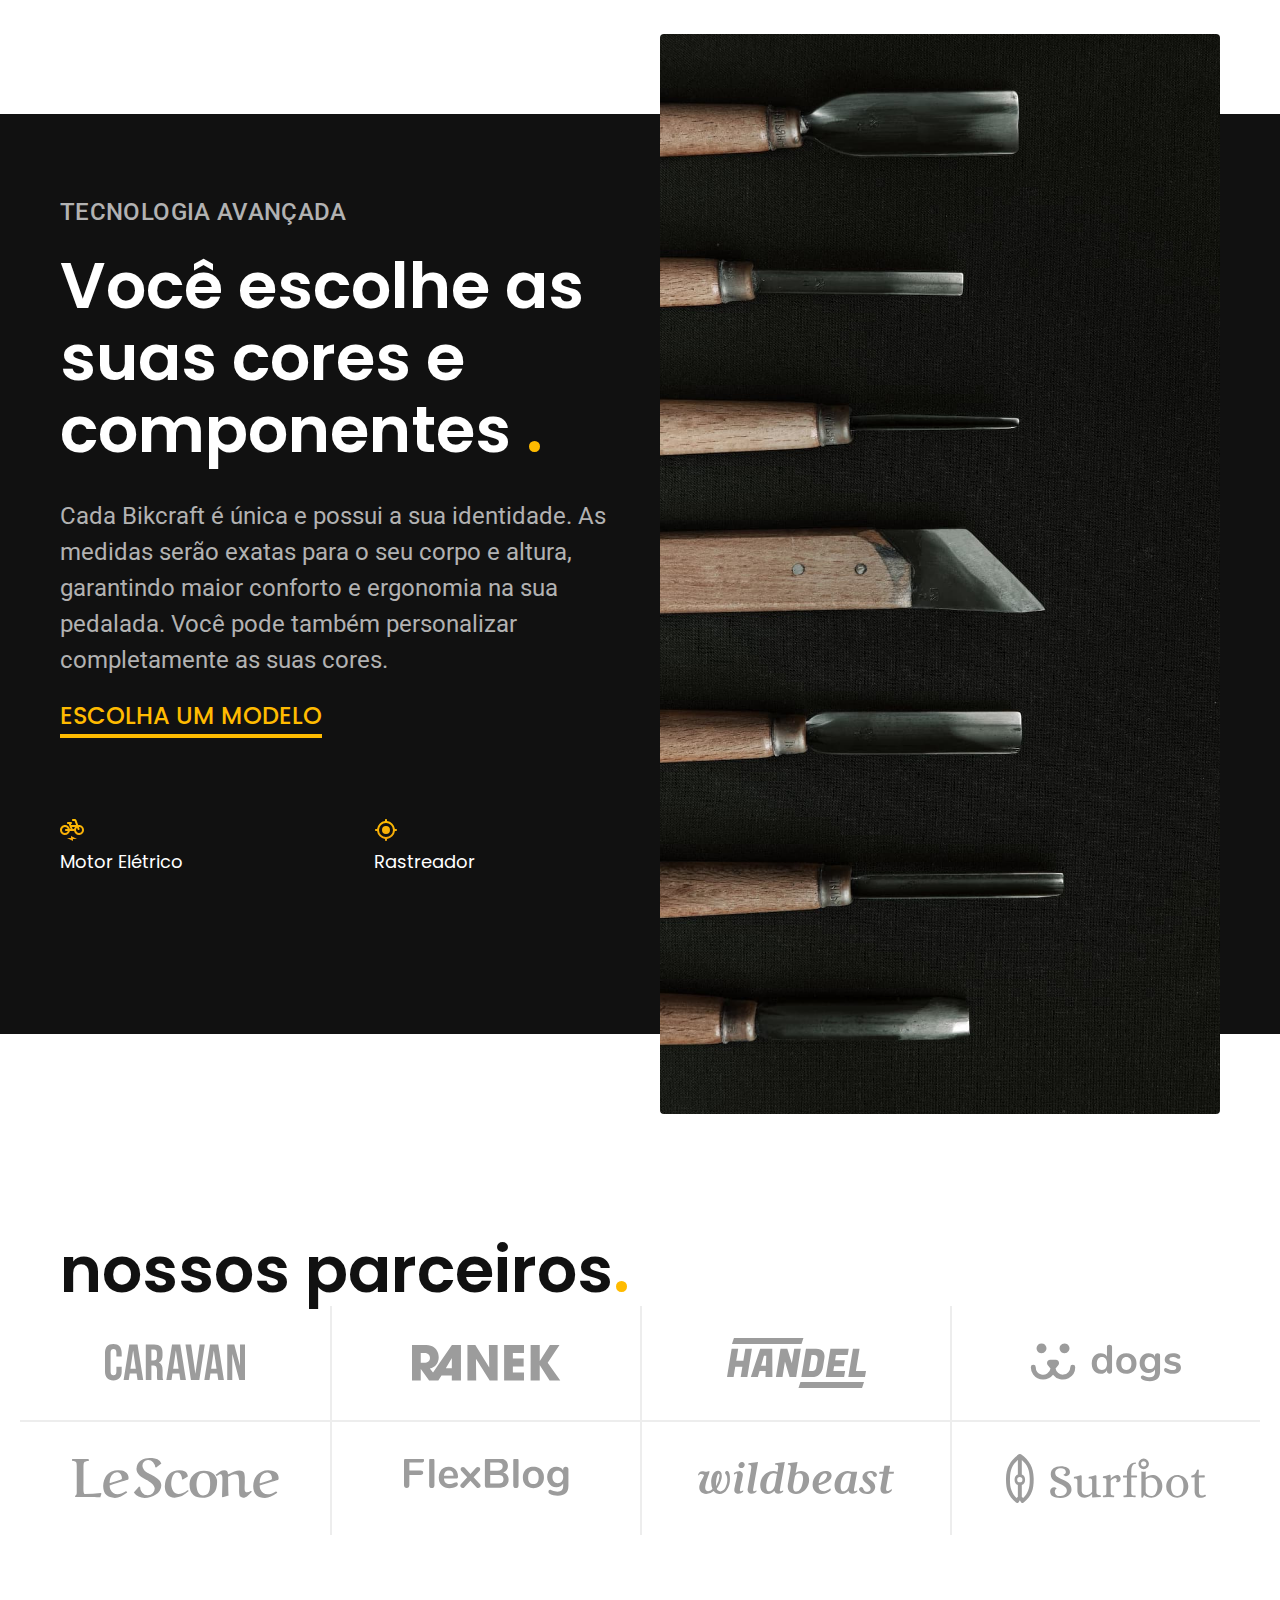
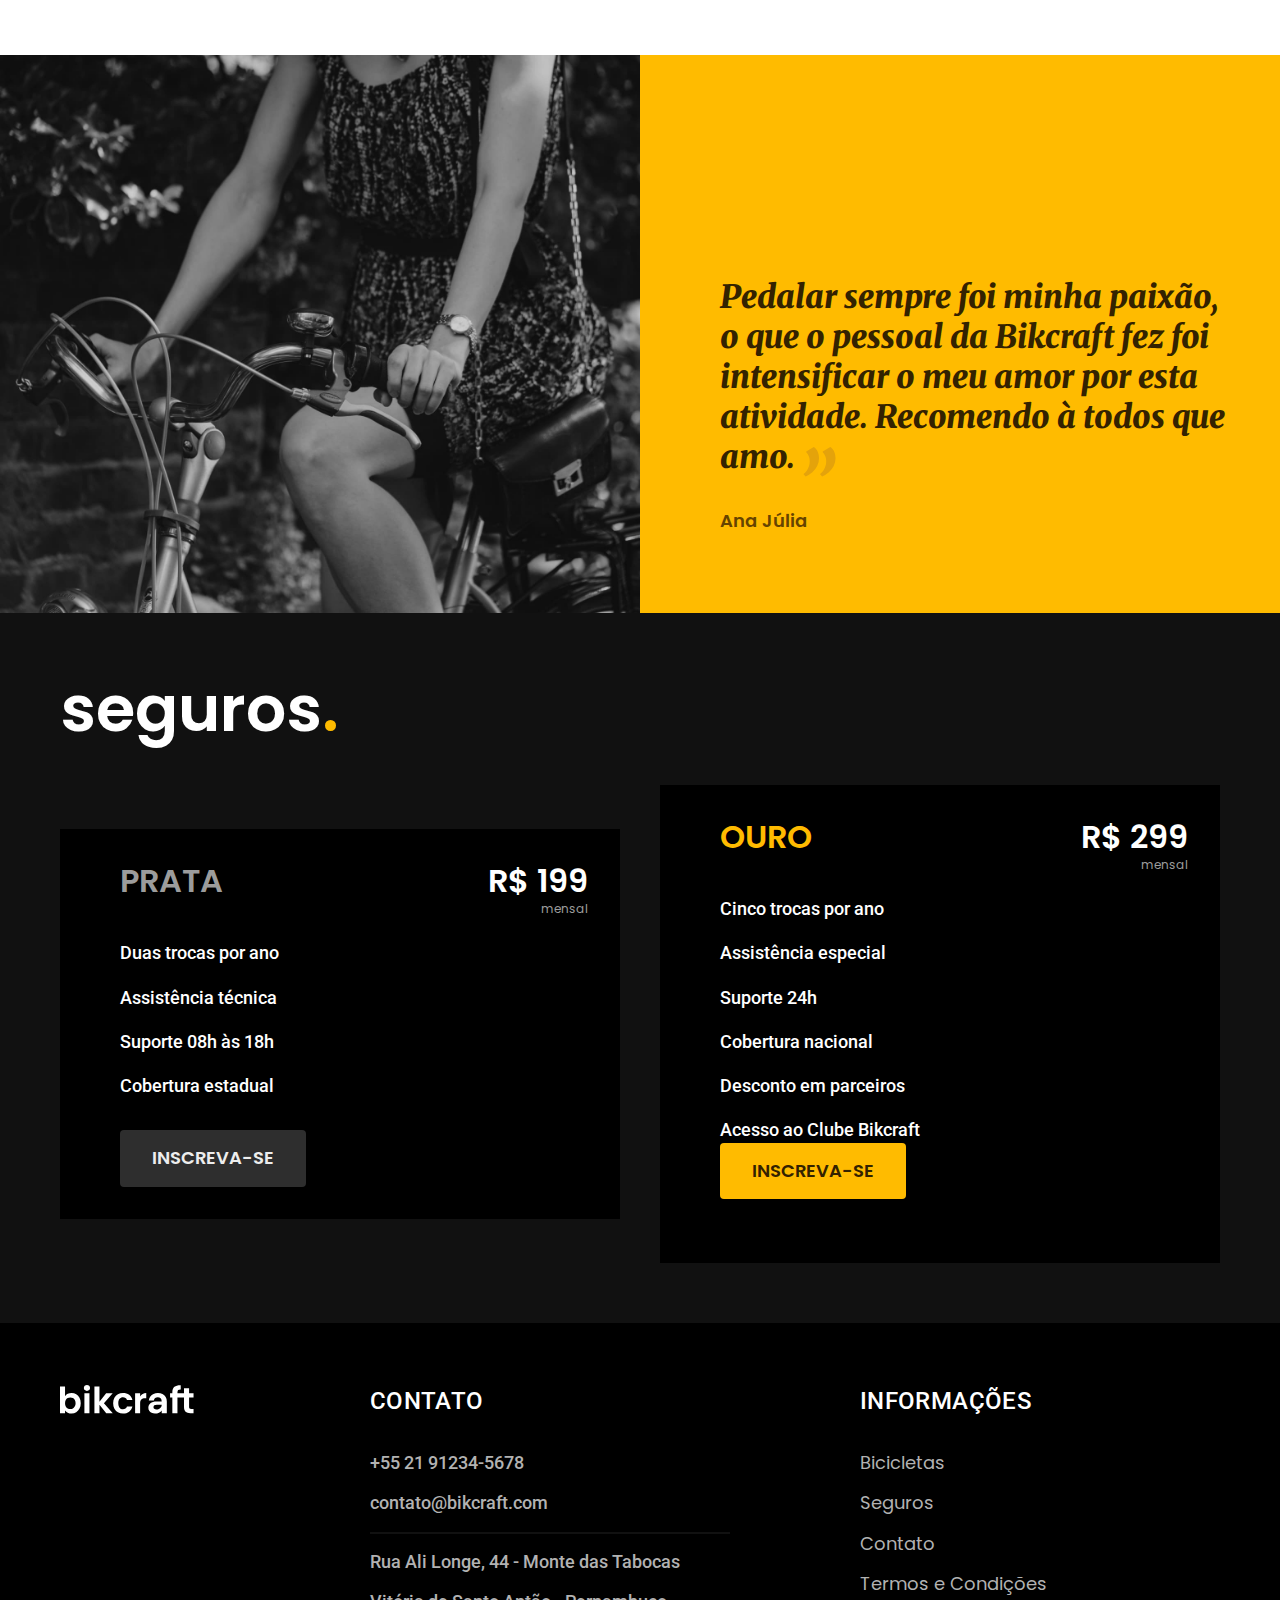
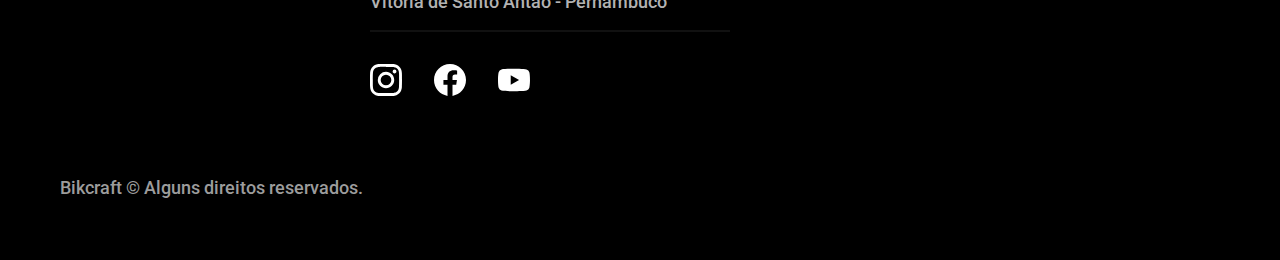
==== commit d6d0435e: "adição das páginas termos e bicicletas" ====
--- a/index.html
+++ b/index.html
@@ -22,7 +22,7 @@
             </a>
         
             <nav aria-label="primaria">
-                <ul class="header-menu font-1-m cor-branco">
+                <ul class="header-menu font-1-m cor-0">
                     <li><a href="./bicicletas.html">Bicicletas</a></li>
                     <li><a href="./seguros.html">Seguros</a></li>
                     <li><a href="./contato.html">Contato</a></li>
--- a/css/style.css
+++ b/css/style.css
@@ -31,4 +31,8 @@
 
 /*Bicicletas*/
 @import "./bicicletas/bicicletas-lista.css";
+/*Bicicletas*/
+@import "./bicicletas/bicicletas.css";
 
+/*Termos*/
+@import "./termos/termos.css";
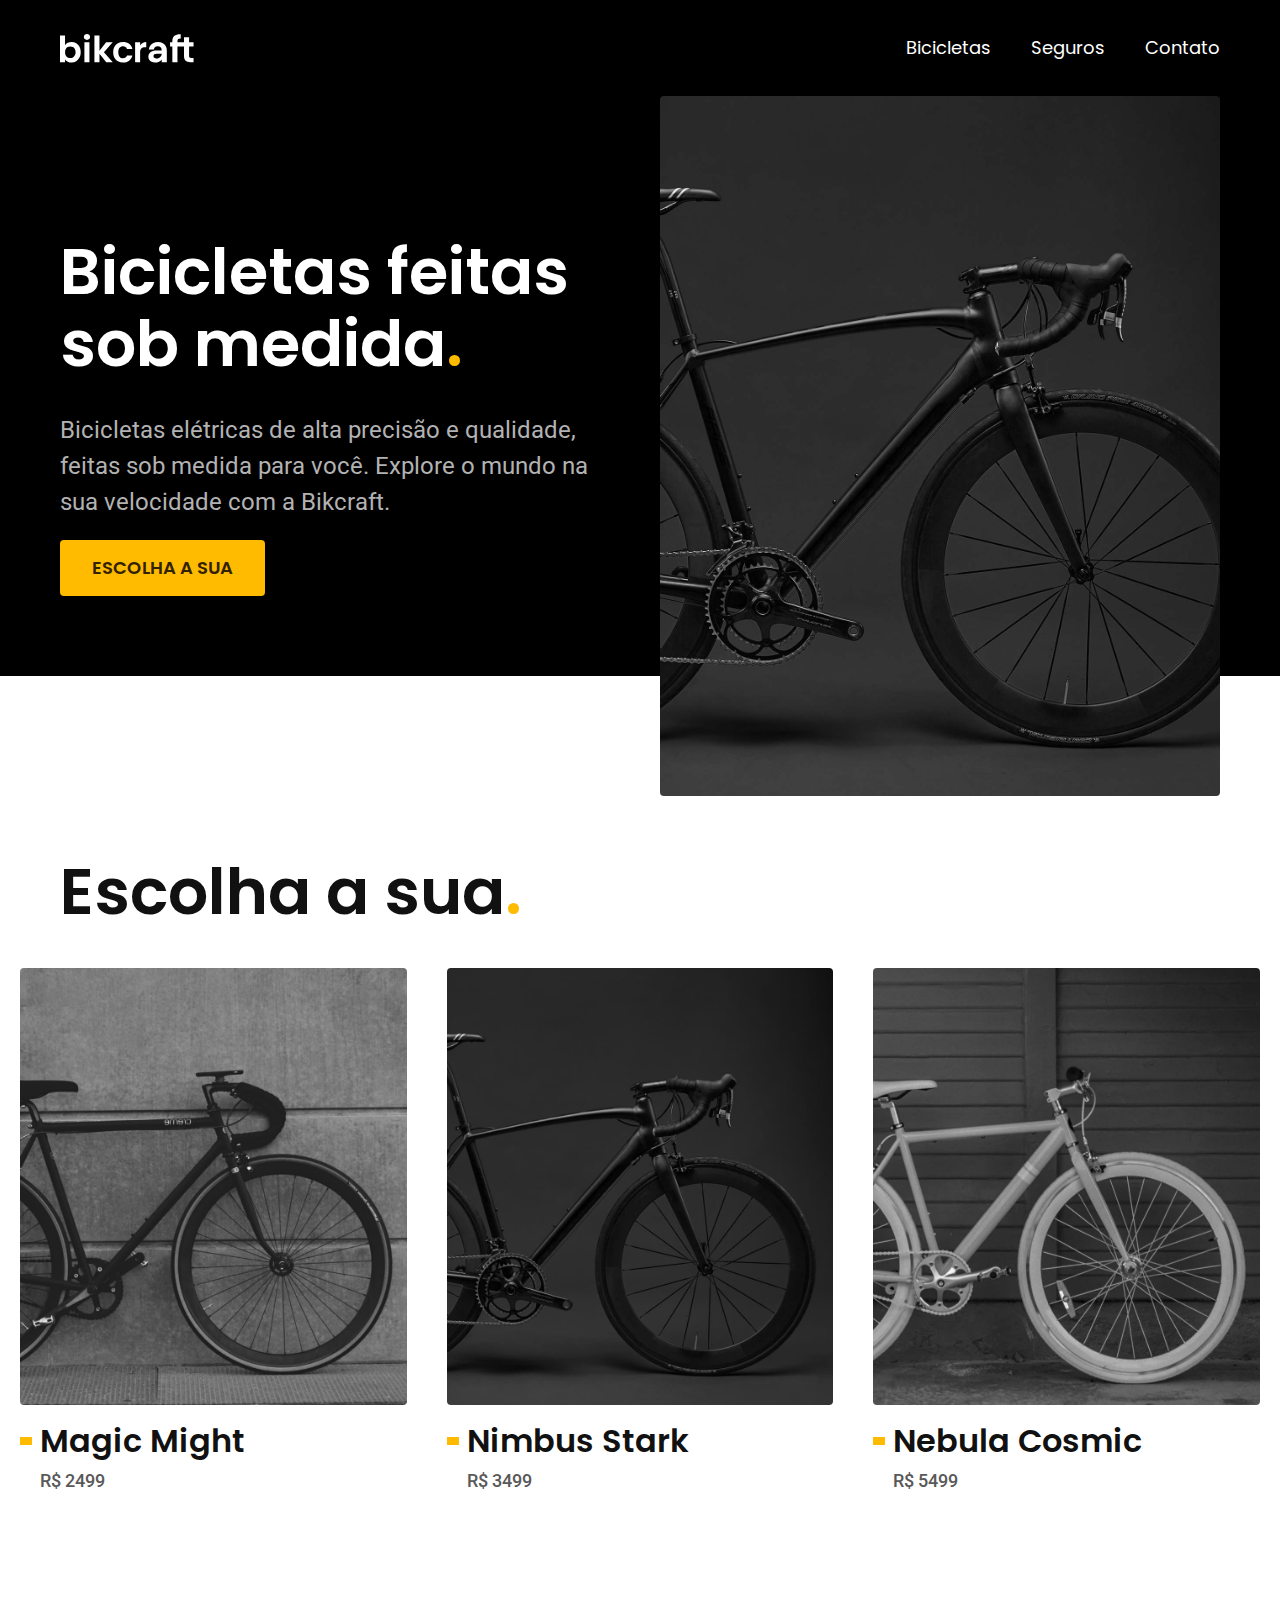
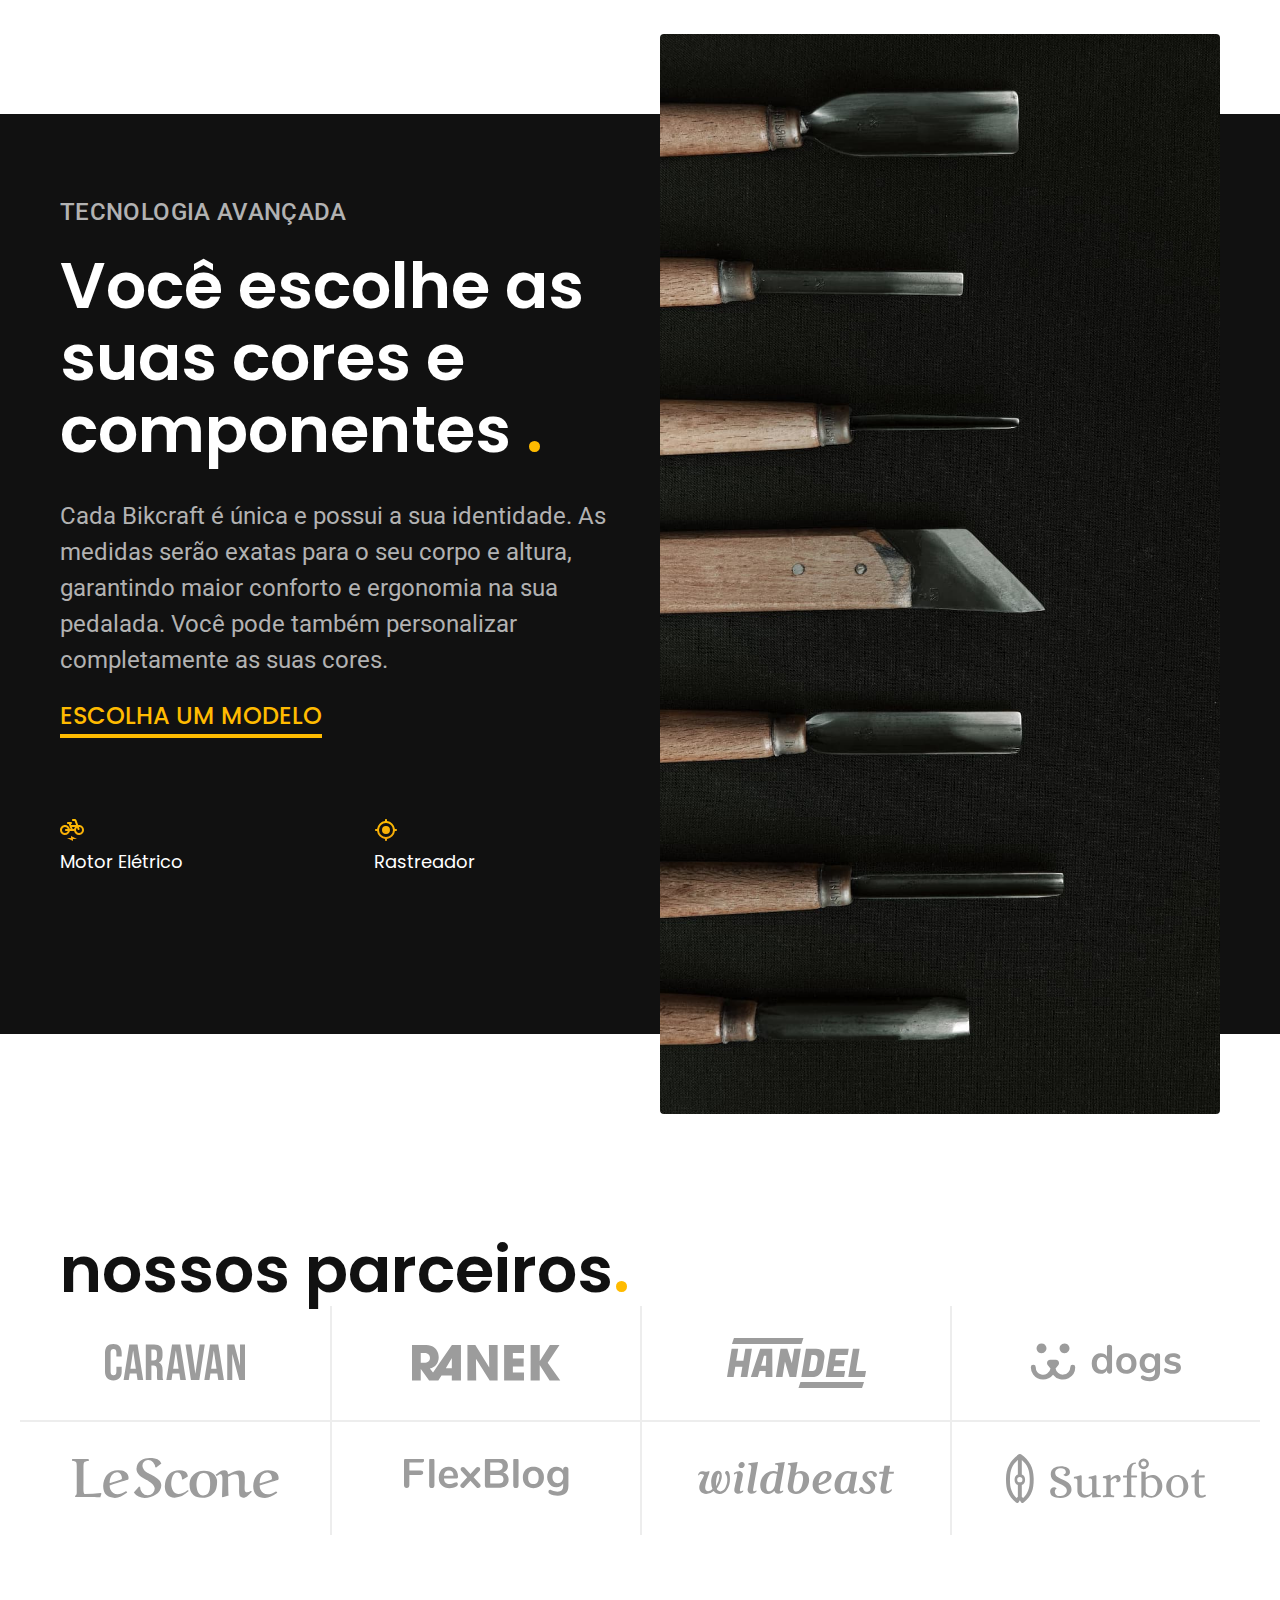
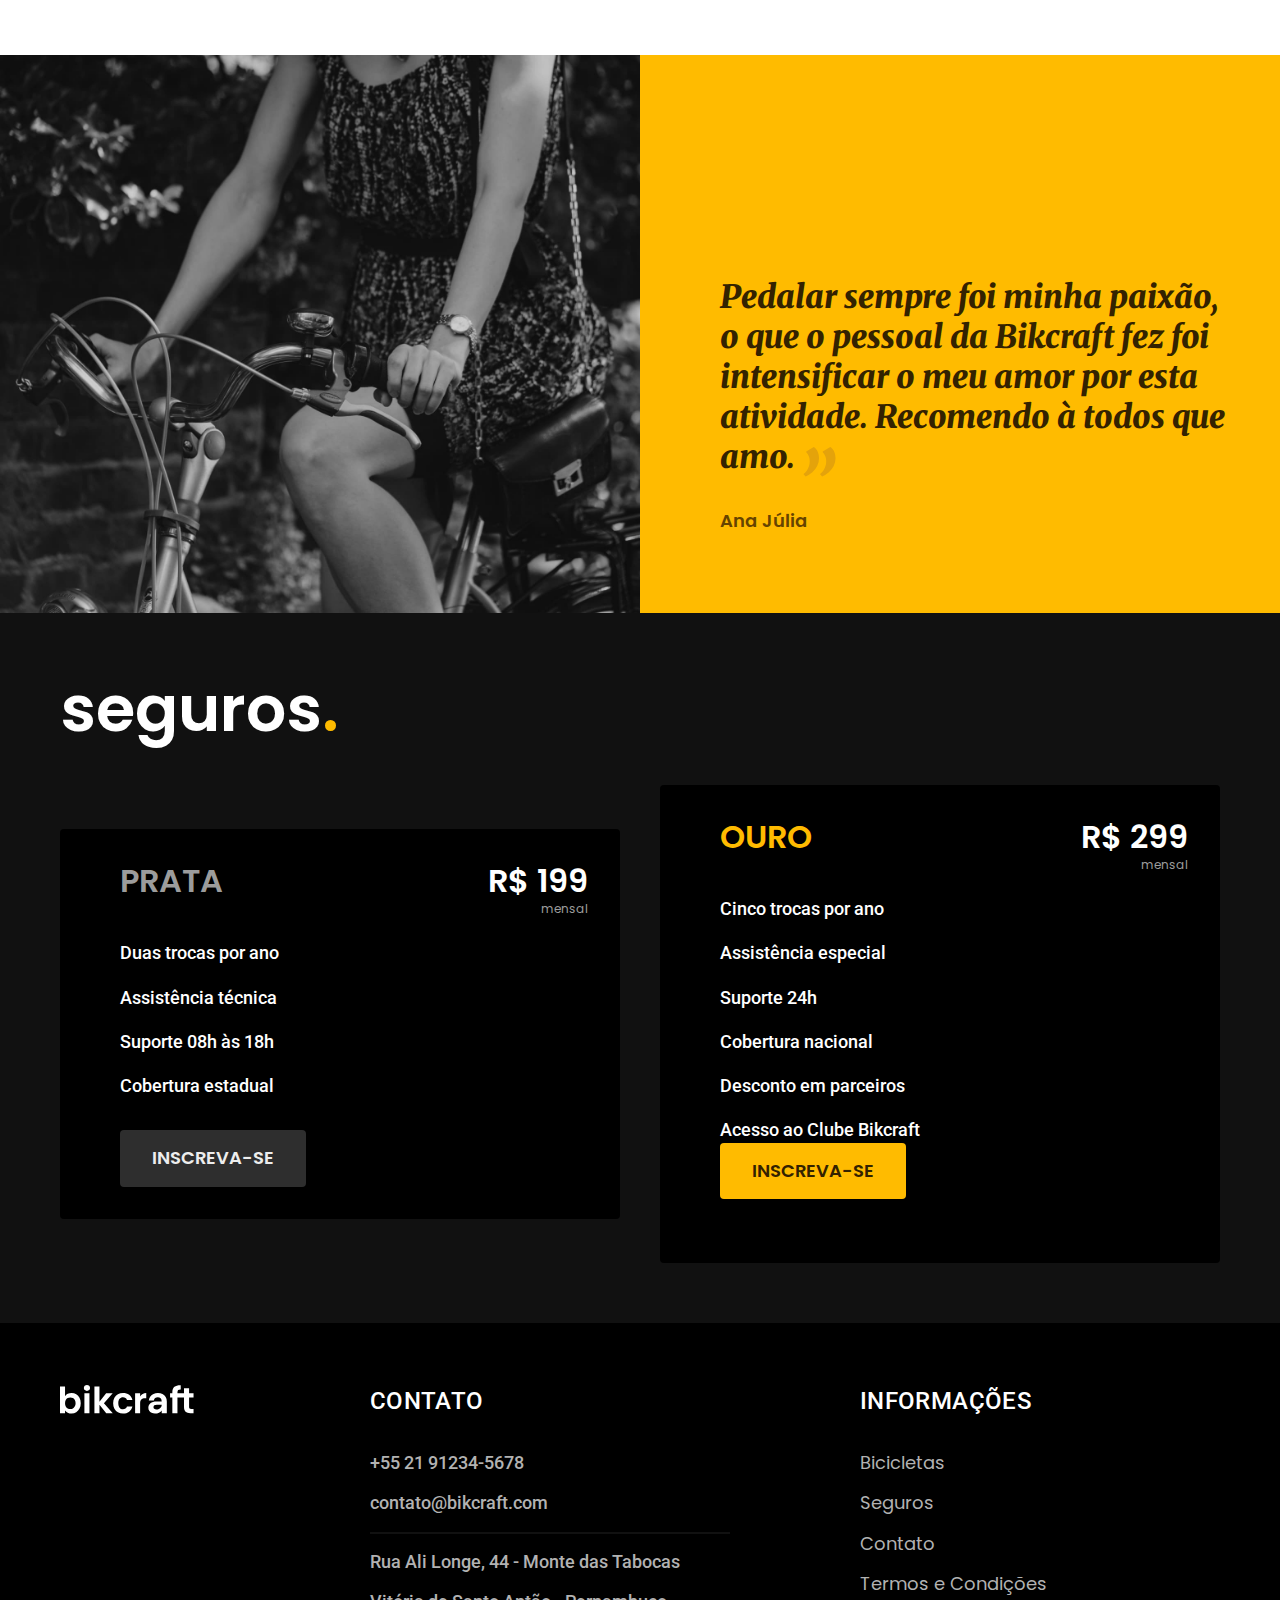
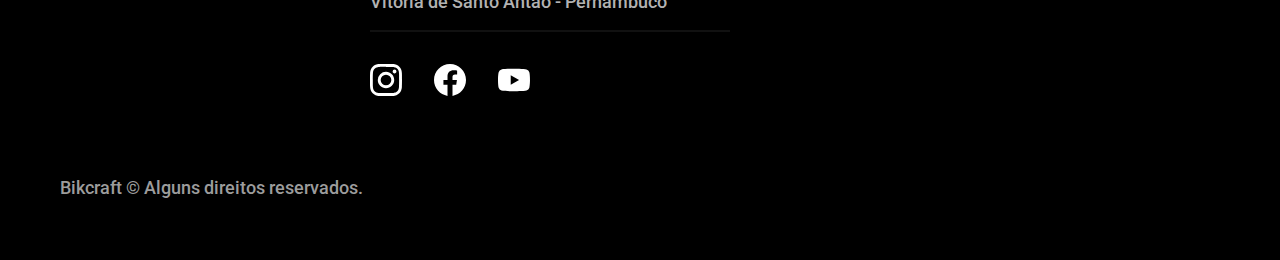
==== commit e01b94e3: "adição da pasta js e aula parametro url" ====
--- a/index.html
+++ b/index.html
@@ -204,5 +204,6 @@
                 <p class="footer-copy font-2-m cor-6">Bikcraft © Alguns direitos reservados.</p> 
              </div>
     </footer>
+    <script src="./js/script.js"></script>
 </body>
 </html>--- a/css/style.css
+++ b/css/style.css
@@ -13,6 +13,9 @@
 /*Componentes*/
 @import "./utilidades/componentes.css";
 
+/*Formulário*/
+@import "./utilidades/formulario.css";
+
 /*HOME*/
 /*Introdução*/
 @import "./home/introducao.css";
@@ -27,12 +30,27 @@
 @import "./home/depoimento.css";
 
 /*Seguros*/
-@import "./home/seguros.css";
+@import "./seguros/seguros.css";
+@import "./seguros/perguntas.css";
+@import "./seguros/vantagens.css";
 
 /*Bicicletas*/
 @import "./bicicletas/bicicletas-lista.css";
-/*Bicicletas*/
 @import "./bicicletas/bicicletas.css";
+
+
+/*Bicicleta*/
+@import "./bicicleta/bicicleta.css";
+
+/*Seguro*/
+@import "./bicicleta/seguro.css";
 
 /*Termos*/
 @import "./termos/termos.css";
+
+/*Contato e  lojas*/
+@import "./contato/contato.css";
+@import "./contato/lojas.css";
+
+/*Orçamento*/
+@import "./orcamento/orcamento.css"